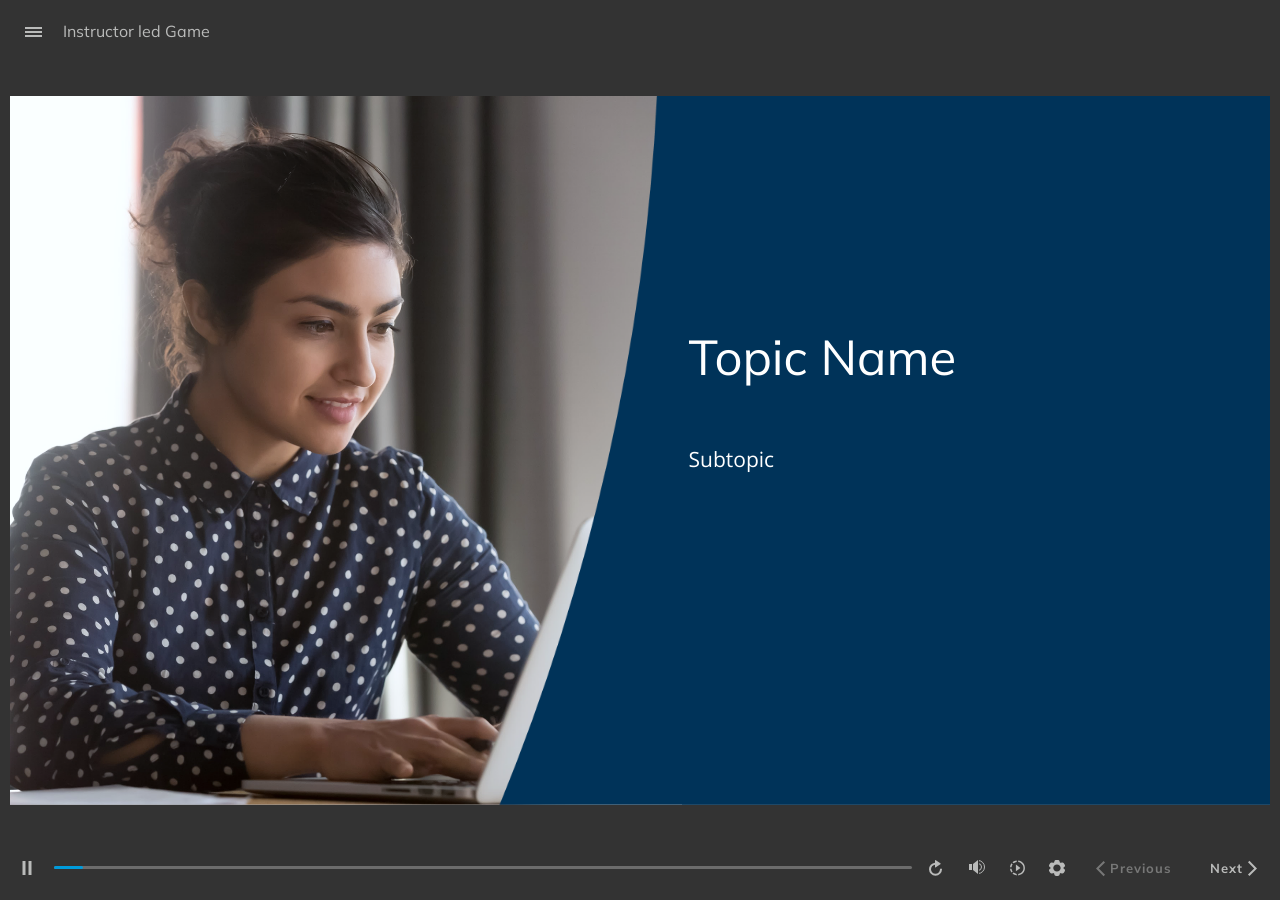
==== index_lms.html @ 8ea64224 "files" ====
﻿<!doctype html>
<html lang="en-US">
<head>
  <meta charset="utf-8">
  <!-- Created using Storyline 360 x64 - http://www.articulate.com  -->
  <!-- version: 3.129.38633.0 -->
  <title>Instructor led Game</title>
  <meta http-equiv="x-ua-compatible" content="IE=edge"/>
  <meta name="viewport" content="width=device-width,initial-scale=1,user-scalable=no,shrink-to-fit=no,minimal-ui"/>
  <meta name="apple-mobile-web-app-capable" content="yes"/>
  <style>
    html, body { height: 100%; padding: 0; margin: 0 }
    #app { height: 100%; width: 100%; }
  </style>

  <script>
    window.DS = {};
    window.globals = {
      DATA_PATH_BASE: '',
      HAS_FRAME: true,
      HAS_SLIDE: true,

      lmsPresent: true,
      tinCanPresent: false,
      cmi5Present: false,
      aoSupport: false,
      scale: 'Scaled',
      captureRc: false,
      browserSize: 'optimal',
      bgColor: '#333333',
      features: 'DropInBase,EngagePromiseUpgrade,FinalPromiseUpgrade,JsInteractions,Localization,PlayerMemoryEnhancements,SlideLevelScale,SlidePromiseUpgrade,StartupPromiseUpgrade,ViewPromiseUpgrade',
      themeName: 'unified',
      preloaderColor: '#FFFFFF',
      suppressAnalytics: false,
      productChannel: 'stable',
      publishSource: 'storyline',
      aid: 'aid|af03a5b3-ab9d-50dd-b5b3-d4b751dfa0d1',
      cid: '8cb7a4a0-2a08-4791-b924-40fcc634dd9b',
      playerVersion: '3.129.38633.0',
      publishTimestamp: '2026-11-13T01:24:22.9973871Z',
      maxIosVideoElements: 10,
      connectionSettings: { message: 'You%20are%20offline.%20Trying%20to%20reconnect...', useDarkTheme: false, mode: 'disabled' },
      hasFeature: function(feature) {
        return this.features.split(',').includes(feature);
      },
      
      parseParams: function(qs) {
        if (window.globals.parsedParams != null) {
          return window.globals.parsedParams;
        }
        qs = (qs || window.location.search.substr(1)).split('+').join(' ');
        var params = {},
            tokens,
            re = /[?&]?([^=]+)=([^&]*)/g;

        while (tokens = re.exec(qs)) {
          params[decodeURIComponent(tokens[1]).trim()] =
            decodeURIComponent(tokens[2]).trim();
        }
        window.globals.parsedParams = params;
        return params;
      }

    };

    if (window.flagsUnderTest != null) {
      window.globals.features = window.flagsUnderTest.reduce((accum, feature) => {
        if (!accum.includes(feature)) {
          accum.push(feature);
        }
        return accum;
      }, window.globals.features.split(',')).join();
    }
  </script>
  <script>
    var isIe11 = ('ActiveXObject' in window || window.MSBlobBuilder != null)
      && window.msCrypto != null && !window.ActiveXObject;
    if (isIe11) {
      window.globals.unsupportedBrowser = true;
      document.write(atob('[base64]'));
    }
  </script>

  <script>
    if (window.globals.hasFeature('Localization')) {
      
      
    }
  </script>

  <script src="lms/scormdriver.js" charset="utf-8"></script>
  
  <script>window.THREE = { };</script>
  
</head>
<body style="background: #333333" class="cs-HTML theme-unified">
  <!-- 360 -->
  <script>!function(){var e,i=/iPhone/i,o=/iPod/i,n=/iPad/i,t=/\biOS-universal(?:.+)Mac\b/i,r=/\bAndroid(?:.+)Mobile\b/i,a=/Android/i,d=/(?:SD4930UR|\bSilk(?:.+)Mobile\b)/i,p=/Silk/i,l=/Windows Phone/i,u=/\bWindows(?:.+)ARM\b/i,b=/BlackBerry/i,s=/BB10/i,c=/Opera Mini/i,f=/\b(CriOS|Chrome)(?:.+)Mobile/i,h=/Mobile(?:.+)Firefox\b/i,v=function(e){return void 0!==e&&"MacIntel"===e.platform&&"number"==typeof e.maxTouchPoints&&e.maxTouchPoints>1&&"undefined"==typeof MSStream};e=function(e){var m={userAgent:"",platform:"",maxTouchPoints:0};e||"undefined"==typeof navigator?"string"==typeof e?m.userAgent=e:e&&e.userAgent&&(m={userAgent:e.userAgent,platform:e.platform,maxTouchPoints:e.maxTouchPoints||0}):m={userAgent:navigator.userAgent,platform:navigator.platform,maxTouchPoints:navigator.maxTouchPoints||0};var g=m.userAgent,y=g.split("[FBAN");void 0!==y[1]&&(g=y[0]),void 0!==(y=g.split("Twitter"))[1]&&(g=y[0]);var A=function(e){return function(i){return i.test(e)}}(g),w={apple:{phone:A(i)&&!A(l),ipod:A(o),tablet:!A(i)&&(A(n)||v(m))&&!A(l),universal:A(t),device:(A(i)||A(o)||A(n)||A(t)||v(m))&&!A(l)},amazon:{phone:A(d),tablet:!A(d)&&A(p),device:A(d)||A(p)},android:{phone:!A(l)&&A(d)||!A(l)&&A(r),tablet:!A(l)&&!A(d)&&!A(r)&&(A(p)||A(a)),device:!A(l)&&(A(d)||A(p)||A(r)||A(a))||A(/\bokhttp\b/i)},windows:{phone:A(l),tablet:A(u),device:A(l)||A(u)},other:{blackberry:A(b),blackberry10:A(s),opera:A(c),firefox:A(h),chrome:A(f),device:A(b)||A(s)||A(c)||A(h)||A(f)},any:!1,phone:!1,tablet:!1};return w.any=w.apple.device||w.android.device||w.windows.device||w.other.device,w.phone=w.apple.phone||w.android.phone||w.windows.phone,w.tablet=w.apple.tablet||w.android.tablet||w.windows.tablet,w}(),"object"==typeof exports&&"undefined"!=typeof module?module.exports=e:"function"==typeof define&&define.amd?define((function(){return e})):this.isMobile=e}();
    window.isMobile.apple.tablet = window.isMobile.apple.tablet ||
      (navigator.platform === 'MacIntel' && navigator.maxTouchPoints > 1);
    window.isMobile.apple.device = window.isMobile.apple.device || window.isMobile.apple.tablet;
    window.isMobile.tablet = window.isMobile.tablet || window.isMobile.apple.tablet;
    window.isMobile.any = window.isMobile.any || window.isMobile.apple.tablet;
  </script>

  <div id="focus-sink" tabindex="-1"></div>

  <div id="preso"></div>
  <script>
    (function() {

      var classTypes = [ 'desktop', 'mobile', 'phone', 'tablet' ];

      var addDeviceClasses = function(prefix, testObj) {
        var curr, i;
        for (i = 0; i < classTypes.length; i++) {
          curr = classTypes[i];
          if (testObj[curr]) {
            document.body.classList.add(prefix + curr);
          }
        }
      };

      var params = window.globals.parseParams(),
          isDevicePreview = params.devicepreview === '1',
          isPhoneOverride = params.deviceType === 'phone' || (isDevicePreview && params.phone == '1'),
          isTabletOverride = (params.deviceType === 'tablet' || isDevicePreview) && !isPhoneOverride,
          isMobileOverride = isPhoneOverride || isTabletOverride;

      var deviceView = {
        desktop: !window.isMobile.any && !isMobileOverride,
        mobile: window.isMobile.any || isMobileOverride,
        phone: isPhoneOverride || (window.isMobile.phone && !isTabletOverride),
        tablet: isTabletOverride || window.isMobile.tablet
      };

      window.globals.deviceView = deviceView;
      window.isMobile.desktop = !window.isMobile.any;
      window.isMobile.mobile = window.isMobile.any;

      addDeviceClasses('view-', deviceView);

    })();
  </script>
  
  <script src='story_content/triggers.js' type=text/javascript></script>
<script src='story_content/user.js' type=text/javascript></script>
  <div class="slide-loader"></div>

  <script>
    var doc = document, loader = doc.body.querySelector('.slide-loader'); [ 1, 2, 3 ].forEach(function(n) { var d = doc.createElement('div'); d.style.backgroundColor = window.globals.preloaderColor; d.classList.add('mobile-loader-dot'); d.classList.add('dot' + n); loader.appendChild(d); });
  </script>

  <div class="mobile-load-title-overlay" style="display: none">
    <div class="mobile-load-title">Instructor led Game</div>
  </div>

  <div class="mobile-chrome-warning"></div>

  
<style>
  .warn-connection-dialog {
    display: none;
    background: transparent;
    pointer-events: all;
    position: fixed;
    left: 0;
    top: 0;
    width: 100%;
    height: 100%;
    z-index: 999;
  }

  .warn-connection-content {
    pointer-events: all;
    border-radius: 4px;
    background: white;
    border: 1px solid #E7E7E7;
    color: #333333;
    box-shadow: 0 2px 4px rgba(0, 0, 0, 0.25);
    transition: all 150ms ease-out;
    position: absolute;
    white-space: nowrap;
  }

  .view-phone.is-landscape .warn-connection-content {
    left: 23px;
    bottom: 23px;
  }

  .view-tablet.is-landscape .warn-connection-content {
    left: 50%;
    top: 20px;
    transform: translateX(-50%);
  }

  .view-mobile.is-portrait .warn-connection-content {
    transform: translate(-50%, calc(-100% - 15px));
  }

  .warn-connection-content p {
    display: inline-block;
    margin: 0 8px 0 0;
    line-height: 33px;
    font-size: 11px;
  }

  .warn-connection-content svg {
    position: relative;
    vertical-align: middle;
    margin: 0 2px 2px 8px;
  }

  .view-desktop .warn-connection-content {
    left: 1.5em;
    bottom: 1.5em;
  }

  .view-desktop .warn-connection-content p {
    font-size: 1.1em;
  }

  .is-offline .warn-connection-dialog {
    display: block;
  }

  .is-offline .cs-panel * {
    pointer-events: none !important;
  }

  .is-offline .cs-panel {
    pointer-events: all !important;
  }

  .is-offline #nav-controls * {
    pointer-events: none !important;
  }

  .is-offline #nav-controls {
    pointer-events: all !important;
  }
</style>

<div class="warn-connection-dialog" role="alertdialog" aria-modal="true" tabindex="0" aria-labelledby="warn-connection-message">
  <div class="warn-connection-content">
    <svg width="17" height="15" viewBox="0 0 17 15" xmlns="http://www.w3.org/2000/svg">
      <path fill="#8F0000" stroke="white" d="M16.07,12.98 L15.88,12.23 L9.51,1.21 C8.97,0.26,7.6,0.26,7.06,1.21 L0.69,12.23 C0.15,13.16,0.81,14.36,1.91,14.36 H14.65 C15.47,14.36,16.05,13.7,16.07,12.98 Z"/>
      <path fill="white" stroke="white" d="M8.58,5.5 C8.35,5.28,8.5,5.35,8.21,5.32 C8.09,5.35,7.97,5.49,7.96,5.67 C7.97,5.79,7.98,5.92,7.98,6.04 L7.98,6.04 C7.99,6.17,8,6.31,8.01,6.43 L8.01,6.44 C8.03,6.92,8.06,7.41,8.09,7.9 L8.09,7.9 C8.12,8.39,8.14,8.88,8.17,9.37 C8.17,9.39,8.18,9.42,8.2,9.44 C8.23,9.46,8.25,9.47,8.28,9.47 C8.31,9.47,8.34,9.46,8.35,9.44 C8.37,9.43,8.38,9.4,8.39,9.35 L8.39,9.34 C8.39,9.24,8.4,9.15,8.4,9.05 L8.4,9.05 C8.41,8.96,8.41,8.86,8.42,8.75 C8.43,8.44,8.45,8.12,8.47,7.81 L8.47,7.81 C8.49,7.49,8.51,7.18,8.53,6.87 C8.55,6.46,8.56,6.05,8.59,5.64 L8.6,5.62 C8.6,5.57,8.59,5.53,8.58,5.5 L8.21,5.32 Z"/>
      <circle fill="white" stroke="white" cx="8.3" cy="11.35" r="0.3"/>
    </svg>
    <p id="warn-connection-message">You are offline. Trying to reconnect...</p>
  </div>
</div>

<script>
  (function() {
    window.DS.connection = {
      warningShown: false,
      assets: {},
      loadingAssetGroup: false,
      retryDelay: 500
    };

    var connectionSettings = window.globals.connectionSettings || {};

    var useConnectionMessages = window.AbortController != null &&
      window.location.protocol != 'file:' &&
      connectionSettings.mode === 'normal';

    window.DS.connection.useConnectionMessages = useConnectionMessages;

    var assetCount = 0;
    var checkLoadedId;


    if (useConnectionMessages && connectionSettings != null) {
      var contentEl = document.querySelector('.warn-connection-content');
      var messageEl = contentEl.querySelector('p');

      if (connectionSettings.useDarkTheme) {
        contentEl.style.borderColor = '#BABBBA';
        contentEl.style.backgroundColor = '#282828';
        contentEl.style.color = '#FFFFFF';
      }

      if (connectionSettings.message != null) {
        messageEl.textContent = window.decodeURIComponent(connectionSettings.message);
      }
    }

    function checkAssetsReady() {
      for (var i in DS.connection.assets) {
        if (!DS.connection.assets[i].success) {
          return false;
        }
      }
      return true;
    }

    function stopAssetGroup() {
      if (!useConnectionMessages) { return; }

      assetCount = 0;

      DS.connection.oldAssetGroup = DS.connection.assets;
      DS.connection.assets = {};
      DS.connection.loadingAssetGroup = false;
      clearInterval(checkLoadedId);
    }

    function startAssetGroup() {
      if (!useConnectionMessages) { return; }
      var ticks = 0;
      clearInterval(checkLoadedId);
      checkLoadedId = setInterval(function() {
        var loaded = 0;
        if (assetCount === 0 && loaded === 0) {
          clearInterval(checkLoadedId);
          return;
        }

        for (var i in DS.connection.assets) {
          if (DS.connection.assets[i].success) {
            loaded++;
          }
        }

        if (assetCount === loaded && checkAssetsReady()) {
          for (var i in DS.connection.assets) {
            if (DS.connection.assets[i].action) {
              DS.connection.assets[i].action();
            }
          }
          hideWarning();
          stopAssetGroup();
        }
      }, 100)
    }

    function requiredAsset(url, action, retry, type) {
      if (!useConnectionMessages) { return; }
      if (DS.connection.assets[url]) { return; }

      DS.connection.assets[url] = {
        success: false, action: action, retry: retry, type: type
      };
      assetCount = Object.keys(DS.connection.assets).length;
      if (!DS.connection.loadingAssetGroup) {
        startAssetGroup();
      }
      DS.connection.loadingAssetGroup = true;
    }

    function assetLoaded(url) {
      if (!useConnectionMessages) { return; }
      if (DS.connection.assets[url]) {
        DS.connection.assets[url].success = true;
      }
    }

    function assetFailed(url) {
      if (!useConnectionMessages) { return; }
      if (!DS.connection.assets[url]) {
        if (/\.js$/.test(url) && url.indexOf('transcripts') === -1) {
          setTimeout(function() {
            if (DS.connection.lastSlideLoaded != null) {
              DS.connection.lastSlideLoaded();
            }
          }, DS.connection.retryDelay);
        }
        return;
      }
      if (!DS.connection.warningShown) { showWarning(); }
      if (DS.connection.assets[url].retry) {
        setTimeout(function() {
          if (!DS.connection.assets[url].success) {
            DS.connection.assets[url].retry()
          }
        }, DS.connection.retryDelay);
      }
    }

    function hideWarning() {
      document.body.classList.remove('is-offline');
      DS.connection.warningShown = false;
      enableKeys();
    }
    DS.connection.hideWarning = hideWarning

    function showWarning(btn) {
      document.body.classList.add('is-offline')
      DS.connection.warningShown = true;
      updateWarningPosition();
      disableKeys();
    }

    function updateWarningPosition() {
      if (!DS.connection.warningShown) {
        return;
      }

      var isPortrait = document.body.classList.contains('is-portrait');
      var isMobile = document.body.classList.contains('view-mobile');
      var warningEl = document.querySelector('.warn-connection-content');

      if (isPortrait && isMobile) {
        var slide = document.querySelector('.primary-slide');
        var slideRect = slide != null
          ? slide.getBoundingClientRect()
          : { top: window.innerHeight, left: 0, width: window.innerWidth };

        warningEl.style.top = `${slideRect.top}px`
        warningEl.style.left = `${slideRect.left + slideRect.width / 2}px`
      } else {
        warningEl.style.top = null;
        warningEl.style.left = null;
      }

      window.requestAnimationFrame(updateWarningPosition);
    }

    function onDisableKeyDown(e) {
      e.preventDefault();
      e.stopImmediatePropagation();
    }

    function onDisableKeyUp(e) {
      e.preventDefault();
      e.stopImmediatePropagation();
    }

    var accStyle = document.createElement('style');
    var warnDialogEl = document.querySelector('.warn-connection-dialog');

    function disableKeys() {
      if (DS.views && DS.views.nsStack && DS.views.nsStack.length === 1) {
        DS.views.nsStack[0].tabReachable = false
        DS.views.nsStack[0].updateTabIndex(true);
      }

      accStyle.innerHTML = '.acc-shadow-dom { display: none; }';
      document.body.appendChild(accStyle);

      warnDialogEl.parentNode.append(warnDialogEl);
      warnDialogEl.focus();
    }

    function enableKeys() {
      accStyle.remove();
      if (DS.views && DS.views.nsStack && DS.views.nsStack.length === 1 && DS.views.nsStack[0].name === '_frame') {
        DS.views.nsStack[0].tabReachable = true;
        DS.views.nsStack[0].updateTabIndex();
      }
    }

    // these will all be noops if the feature flag isn't set in
    // the data and `window.globals.features`
    DS.connection.requiredAsset = requiredAsset;
    DS.connection.assetLoaded = assetLoaded;
    DS.connection.assetFailed = assetFailed;
    DS.connection.stopAssetGroup = stopAssetGroup;
    DS.connection.startAssetGroup = startAssetGroup;
  })();
</script>


  <script>
    
    if (window.autoSpider && window.vInterfaceObject) {
      document.querySelector('.mobile-load-title-overlay').style.display = 'none';
    }
  </script>

  

  <link rel="stylesheet" href="html5/data/css/output.min.css" data-noprefix/>
</body>
<script src="html5/lib/scripts/bootstrapper.min.js"></script>
</html>
---- html5/data/css/output.min.css ----
@font-face {
  font-family: 'MulishBold Charset1Bold4F23716F';
  src: url('[data-uri]');
  font-style: normal;
  font-weight: bold;
}
@font-face {
  font-family: 'Mulish Charset1_ 6ObS2MBFE52901';
  src: url('[data-uri]');
  font-style: normal;
  font-weight: normal;
}
@font-face {
  font-family: 'Open Sans Charset1_ 6npEBE07BD9';
  src: url('[data-uri]');
  font-style: normal;
  font-weight: normal;
}
@font-face {
  font-family: 'Arial Charset1_ 5iKBftPDE433428';
  src: url('[data-uri]');
  font-style: normal;
  font-weight: normal;
}
@font-face {
  font-family: 'ArialBold Charset1_Bold97D079AE';
  src: url('[data-uri]');
  font-style: normal;
  font-weight: bold;
}
@font-face {
  font-family: 'Mulish Charset0_v5lJQGGC1A74B2D';
  src: url('[data-uri]');
  font-style: normal;
  font-weight: normal;
}
@font-face {
  font-family: 'Open Sans Charset0_v9TY33EDE6F2';
  src: url('[data-uri]');
  font-style: normal;
  font-weight: normal;
}
@font-face {
  font-family: 'Arial Charset0_v8wz5YMo9EE9FF07';
  src: url('[data-uri]');
  font-style: normal;
  font-weight: normal;
}
@font-face {
  font-family: 'Symbol Charset0_v5lJRVOBDCB5E16';
  src: url('[data-uri]');
  font-style: normal;
  font-weight: normal;
}
.cs-HTML {
  background: rgba(51, 51, 51, 1);
}
.cs-pxabnsnfns11111000111 .cs-infopanel  {
  box-shadow: 0 1px 0 rgba(0, 0, 0, 0);
  background: rgba(255, 255, 255, 1);
}
.cs-pxabnsnfns11111000111 .cs-infopanel .cs-link {
  color: rgba(186, 187, 186, 1);
}
.cs-pxabnsnfns11111000111 .cs-infopanel .cs-link:hover {
  color: rgba(255, 255, 255, 1);
}
.cs-pxabnsnfns11111000111 .cs-infopanel .cs-name {
  color: rgba(68, 68, 68, 1);
}
.cs-pxabnsnfns11111000111 .cs-infopanel .cs-title {
  color: rgba(153, 153, 153, 1);
}
.cs-pxabnsnfns11111000111 .cs-infopanelpopup  {
  box-shadow: 0 1px 0 rgba(0, 0, 0, 0);
  background: rgba(0, 0, 0, 0);
}
.cs-pxabnsnfns11111000111 .cs-infopanelpopup .cs-link {
  color: rgba(255, 0, 0, 1);
}
.cs-pxabnsnfns11111000111 .cs-infopanelpopup .cs-link:hover {
  color: rgba(255, 255, 255, 1);
}
.cs-pxabnsnfns11111000111 .cs-infopanelpopup .cs-name {
  color: rgba(255, 255, 255, 1);
}
.cs-pxabnsnfns11111000111 .cs-infopanelpopup .cs-bio {
  color: rgba(186, 187, 186, 1);
}
.cs-pxabnsnfns11111000111 .cs-timer  {
  color: rgba(186, 187, 186, 1);
}
.cs-pxabnsnfns11111000111 .cs-duration stop:first-child {
  stop-color: rgba(60, 60, 60, 1);
}
.cs-pxabnsnfns11111000111 .cs-duration stop:last-child {
  stop-color: rgba(60, 60, 60, 1);
}
.cs-pxabnsnfns11111000111 .cs-elapsed stop:first-child {
  stop-color: rgba(254, 227, 71, 1);
}
.cs-pxabnsnfns11111000111 .cs-elapsed stop:last-child {
  stop-color: rgba(254, 227, 71, 1);
}
.cs-pxabnsnfns11111000111 .cs-timer .cs-pie .cs-innerstroke {
  stroke: rgba(199, 199, 199, 1);
}
.cs-pxabnsnfns11111000111 .cs-timer .cs-pie .cs-innerborder {
  stroke: rgba(255, 255, 255, 1);
}
.cs-pxabnsnfns11111000111 .cs-window  {
  box-shadow: 0 8px 5px rgba(0, 0, 0, 0.2);
  border-color: rgba(49, 99, 0, 0);
  background: rgba(44, 44, 44, 1);
  color: rgba(248, 248, 248, 1);
}
.cs-pxabnsnfns11111000111 .cs-window .cs-diva {
  border-color: rgba(78, 78, 78, 1);
}
.cs-pxabnsnfns11111000111 .cs-window .cs-divb {
  border-color: rgba(78, 78, 78, 0);
}
.cs-pxabnsnfns11111000111 .cs-editor .cs-editor-slide {
  color: rgba(226, 226, 226, 1);
}
.cs-pxabnsnfns11111000111 .cs-editor .cs-editor-html {
  color: rgba(186, 187, 186, 1);
}
.cs-pxabnsnfns11111000111 .cs-editor .cs-editor-button {
  text-shadow: 0 1px 0 rgba(0, 0, 0, 0);
  color: rgba(255, 255, 255, 1);
  border-color: rgba(211, 211, 211, 1);
  background: rgba(34, 34, 34, 1);
}
.cs-pxabnsnfns11111000111 .cs-editor .cs-editor-button:hover {
  background: rgba(68, 68, 68, 1);
}
.cs-pxabnsnfns11111000111 .cs-editor .cs-editor-button:active {
  background: rgba(68, 68, 68, 1);
}
.cs-pxabnsnfns11111000111 .cs-listitem  {
  color: rgba(186, 187, 186, 1);
  border-color: none;
  border: 1px solid transparent;
}
.cs-pxabnsnfns11111000111 .cs-listitem:hover {
  background: rgba(255, 255, 255, 0.06);
  border-color: rgba(108, 108, 108, 1) !important;
  border-width: 1px;
  border-radius: 2px;
  border-style: solid;
  box-sizing: border-box;
}
.cs-pxabnsnfns11111000111 .cs-listitem.hover {
  background: rgba(255, 255, 255, 0.06);
  border-color: rgba(108, 108, 108, 1) !important;
  border-width: 1px;
  border-radius: 2px;
  border-style: solid;
  box-sizing: border-box;
}
.cs-pxabnsnfns11111000111 .cs-glossary  {
  color: rgba(186, 187, 186, 1);
}
.cs-pxabnsnfns11111000111 .cs-glossary .cs-scrolling-panel {
  background: rgba(0, 0, 0, 0);
}
.cs-pxabnsnfns11111000111 .cs-glossary .cs-term.cs-selected .cs-choice-list-trigger {
  color: rgba(255, 255, 255, 1);
  background: rgba(255, 255, 255, 1);
}
.cs-pxabnsnfns11111000111 .cs-glossary .cs-term.cs-selected .cs-choice-list-trigger:focus {
  color: rgba(255, 255, 255, 1);
  background: rgba(255, 255, 255, 1);
}
.cs-pxabnsnfns11111000111 .cs-glossary .cs-term:hover .cs-choice-list-trigger {
  background: rgba(186, 187, 186, 1);
}
.cs-pxabnsnfns11111000111 .cs-glossary .cs-term.hover .cs-choice-list-trigger {
  background: rgba(186, 187, 186, 1);
}
.cs-pxabnsnfns11111000111 .cs-glossary .cs-term .cs-choice-list-trigger:focus {
  background: rgba(186, 187, 186, 1);
}
.cs-pxabnsnfns11111000111 .cs-glossary .cs-diva {
  border-color: rgba(0, 0, 0, 0);
}
.cs-pxabnsnfns11111000111 .cs-glossary .cs-divb {
  border-color: rgba(0, 0, 0, 0);
}
.cs-pxabnsnfns11111000111 .cs-glossary .cs-divc {
  border-color: rgba(0, 0, 0, 0);
}
.cs-pxabnsnfns11111000111 .cs-glossary .cs-heading {
  color: rgba(248, 248, 248, 1);
  font-weight: 700;
}
.note-content p span {
  color: rgba(186, 187, 186, 1);
  line-height: 1.4em;
  font-size: 103.769%;
}
.cs-pxabnsnfns11111000111 .cs-resource .cs-separator {
  border-color: rgba(0, 0, 0, 0);
}
.cs-pxabnsnfns11111000111 .cs-outline  {
  color: rgba(45, 45, 45, 1);
}
.cs-pxabnsnfns11111000111 .cs-outline .cs-diva {
  border-color: rgba(0, 0, 0, 0);
}
.cs-pxabnsnfns11111000111 .cs-outline .cs-divb {
  border-color: rgba(0, 0, 0, 0);
}
.cs-pxabnsnfns11111000111 .cs-outline .cs-divc {
  border-color: rgba(0, 0, 0, 0);
}
.cs-pxabnsnfns11111000111 .cs-outline .cs-search-filter:hover {
  color: rgba(0, 0, 0, 0);
}
.cs-pxabnsnfns11111000111 .cs-outline .cs-search-filter.hover {
  color: rgba(0, 0, 0, 0);
}
.cs-pxabnsnfns11111000111 .cs-transcript  {
  color: rgba(255, 255, 255, 1);
}
.cs-pxabnsnfns11111000111 .cs-transcript .cs-div {
  border-color: rgba(0, 0, 0, 0);
}
.cs-pxabnsnfns11111000111 .cs-tabs:not(.topmenu-item) {
  color: rgba(248, 248, 248, 1);
}
.cs-pxabnsnfns11111000111 .cs-tabs .cs-inner-button:not(.topmenu-item) {
  text-shadow: 0 1px 0 rgba(0, 0, 0, 0);
}
.cs-pxabnsnfns11111000111 .cs-tabs:hover:not(.topmenu-item) {
  color: rgba(248, 248, 248, 1);
}
.cs-pxabnsnfns11111000111 .cs-tabs.cs-selected {
  background: rgba(0, 0, 0, 0);
  color: rgba(248, 248, 248, 1);
}
.cs-pxabnsnfns11111000111 .cs-seekcontrol  {
  background: rgba(0, 0, 0, 0);
  border-color: rgba(0, 0, 0, 0);
}
.cs-pxabnsnfns11111000111 .cs-seekcontrol .cs-button:hover .cs-icon {
  fill: rgba(255, 255, 255, 1);
}
.cs-pxabnsnfns11111000111 .cs-seekcontrol .cs-button.hover .cs-icon {
  fill: rgba(255, 255, 255, 1);
}
.cs-pxabnsnfns11111000111 .cs-seekcontrol .cs-button .cs-icon-shadow {
  fill: rgba(0, 0, 0, 0);
}
.cs-pxabnsnfns11111000111 .cs-seekcontrol .cs-button .cs-icon {
  fill: rgba(180, 180, 180, 1);
}
.cs-pxabnsnfns11111000111 .cs-seekcontrol .cs-seek .cs-fill {
  background: rgba(255, 255, 255, 0.6);
}
.cs-pxabnsnfns11111000111 .cs-seekcontrol .cs-seek {
  background: rgba(108, 108, 108, 1);
  border-color: rgba(0, 0, 0, 0);
}
.cs-pxabnsnfns11111000111 .cs-searchinput .cs-input {
  color: rgba(186, 187, 186, 1);
  border-color: rgba(0, 0, 0, 0);
  background: rgba(255, 255, 255, 0.06);
}
.cs-pxabnsnfns11111000111 .cs-searchinput .cs-input:focus {
  color: rgba(248, 248, 248, 1);
  background: rgba(41, 41, 41, 1);
}
.cs-pxabnsnfns11111000111 .cs-searchinput .cs-input:hover {
  box-shadow: inset 0 0 1px 0 rgba(69, 126, 19, 0);
}
.cs-pxabnsnfns11111000111 .cs-searchinput .cs-input.hover {
  box-shadow: inset 0 0 1px 0 rgba(69, 126, 19, 0);
}
.cs-pxabnsnfns11111000111 .cs-searchinput .cs-button .cs-icon {
  fill: rgba(186, 187, 186, 1);
}
.cs-pxabnsnfns11111000111 .cs-searchinput .cs-button:hover {
  fill: rgba(63, 133, 0, 1);
}
.cs-pxabnsnfns11111000111 .cs-searchinput .cs-button.hover {
  fill: rgba(63, 133, 0, 1);
}
.cs-pxabnsnfns11111000111 .cs-menu  {
  box-shadow: 0 1px 0 rgba(0, 0, 0, 0);
  background: rgba(44, 44, 44, 1);
}
.cs-pxabnsnfns11111000111 .cs-topmenu-item.active .cs-tab {
  background: rgba(44, 44, 44, 1);
}
.cs-pxabnsnfns11111000111 .cs-logo  {
  box-shadow: 0 1px 0 rgba(37, 75, 0, 1);
  background: rgba(255, 255, 255, 0);
}
.cs-pxabnsnfns11111000111 .cs-checkbox  {
  color: rgba(255, 255, 255, 1);
}
.cs-pxabnsnfns11111000111 .cs-checkbox:hover {
  border-color: rgba(175, 221, 130, 1);
}
.cs-pxabnsnfns11111000111 .cs-checkbox.hover {
  border-color: rgba(175, 221, 130, 1);
}
.cs-pxabnsnfns11111000111 .cs-checkbox .cs-box {
  color: rgba(255, 255, 255, 1);
  border-color: rgba(42, 83, 0, 1);
}
.cs-pxabnsnfns11111000111 .cs-checkbox .cs-box:checked::after {
  color: rgba(43, 196, 0, 1);
}
.cs-pxabnsnfns11111000111 .cs-button  {
  text-shadow: 0 1px 0 rgba(0, 0, 0, 0);
  color: rgba(186, 187, 186, 1);
  border-color: rgba(0, 0, 0, 0);
  background: rgba(0, 0, 0, 0);
  box-shadow: 0 1px 0 rgba(0, 0, 0, 0);
}
.cs-pxabnsnfns11111000111 .cs-button .cs-icon {
  fill: rgba(186, 187, 186, 1);
}
.cs-pxabnsnfns11111000111 .cs-button .cs-icon-shadow {
  fill: rgba(0, 0, 0, 0);
}
.cs-pxabnsnfns11111000111 .cs-button:hover {
  background: rgba(248, 248, 248, 1);
}
.cs-pxabnsnfns11111000111 .cs-button.hover {
  background: rgba(248, 248, 248, 1);
}
.cs-pxabnsnfns11111000111 .cs-button:active {
  background: rgba(0, 0, 0, 0);
}
.cs-pxabnsnfns11111000111 .cs-button.cs-disabled:hover {
  background: rgba(0, 0, 0, 0);
}
.cs-pxabnsnfns11111000111 .cs-button.cs-disabled.hover {
  background: rgba(0, 0, 0, 0);
}
.cs-pxabnsnfns11111000111 .cs-button.cs-disabled:active {
  background: rgba(0, 0, 0, 0);
}
.cs-pxabnsnfns11111000111 .cs-button.cs-volume:hover {
  background: rgba(0, 0, 0, 0);
}
.cs-pxabnsnfns11111000111 .cs-button.cs-volume.hover {
  background: rgba(0, 0, 0, 0);
}
.cs-pxabnsnfns11111000111 .cs-button.cs-volume:active {
  background: rgba(0, 0, 0, 0);
}
.cs-pxabnsnfns11111000111.cs-base  {
  color: rgba(186, 187, 186, 1);
  border-color: rgba(51, 51, 51, 1);
  background: rgba(51, 51, 51, 1);
}
.cs-pxabnsnfns11111000111.cs-base .cs-separator .cs-diva {
  background: rgba(80, 80, 80, 1);
}
.cs-pxabnsnfns11111000111.cs-base .cs-separator .cs-divb {
  background: rgba(0, 0, 0, 0);
}
.cs-pxabnsnfns11111000111.cs-base .cs-topmenu-item.active .cs-tab {
  border-color: rgba(80, 80, 80, 1);
}
.cs-pxabnsnfns11111000111.cs-base .cs-topmenu-item.active .cs-panel {
  border-color: rgba(80, 80, 80, 1);
}
.cs-pxabnsnfns11111000111.cs-base .cs-left {
  background: rgba(44, 44, 44, 1);
}
.cs-pxabnsnfns11111000111.cs-base .cs-area-primary .cs-slide-container {
  background: rgba(51, 51, 51, 1);
}
.cs-pxabnsnfns11111000111.cs-base.cs-custom-theme .cs-brandhighlight-bg {
  background: rgba(0, 155, 219, 1) !important;
}
.cs-pxabnsnfns11111000111.cs-base.cs-custom-theme .cs-brandhighlight-secondary-bg {
  background: rgba(255, 255, 255, 1) !important;
}
.cs-pxabnsnfns11111000111.cs-base.cs-custom-theme .cs-brandhighlight-border {
  border-color: rgba(0, 155, 219, 1) !important;
}
.cs-pxabnsnfns11111000111.cs-base.cs-custom-theme .cs-brandhighlight-text {
  color: rgba(0, 155, 219, 1) !important;
}
.cs-pxabnsnfns11111000111.cs-base.cs-custom-theme .cs-brandhighlight-fill {
  fill: rgba(0, 155, 219, 1) !important;
}
.cs-pxabnsnfns11111000111.cs-base.cs-custom-theme .cs-listitem.cs-selected {
  background-color: rgba(255, 255, 255, 0.06) !important;
}
.cs-pxabnsnfns11111000111 .cs-volume::-moz-range-thumb {
  border-color: rgba(43, 85, 0, 1);
  box-shadow: inset 0 0 1px 0 rgba(43, 85, 0, 1);
  background: rgba(255, 255, 255, 1);
}
.cs-pxabnsnfns11111000111 .cs-volume::-ms-thumb {
  border-color: rgba(43, 85, 0, 1);
  box-shadow: inset 0 0 1px 0 rgba(43, 85, 0, 1);
  background: rgba(255, 255, 255, 1);
}
.cs-pxabnsnfns11111000111 .cs-volume::-webkit-slider-thumb {
  border-color: rgba(43, 85, 0, 1);
  box-shadow: inset 0 0 1px 0 rgba(43, 85, 0, 1);
  background: rgba(255, 255, 255, 1);
}
.cs-pxabnsnfns11111000111 .cs-volume::-moz-range-track {
  border-color: rgba(66, 140, 1, 1);
  background: rgba(108, 108, 108, 1);
}
.cs-pxabnsnfns11111000111 .cs-volume::-ms-track {
  border-color: rgba(66, 140, 1, 1);
  background: rgba(108, 108, 108, 1);
}
.cs-pxabnsnfns11111000111 .cs-volume::-webkit-slider-runnable-track {
  border-color: rgba(66, 140, 1, 1);
  background: rgba(108, 108, 108, 1);
}
body.show-focus .tab-focus-box {
  box-shadow: 0 0 0 1px rgba(229, 241, 248, 1), 0 0 0 3px rgba(41, 41, 41, 1), 0 0 5px 5px rgba(229, 241, 248, 1);
  border-color: transparent;
  outline: 2px transparent solid;
}
.skipnav {
  box-shadow: 0 0 0 1px rgba(229, 241, 248, 1), 0 0 0 3px rgba(41, 41, 41, 1), 0 0 5px 5px rgba(229, 241, 248, 1);
  border-color: transparent;
  outline: 2px transparent solid;
}
.cs-pxabnsnfns11111000111 .cs-listitem:hover {
  color: none;
}
.cs-pxabnsnfns11111000111 .cs-listitem.hover {
  color: none;
}
.cs-pxabnsnfns11111000111 .cs-listitem.cs-viewed {
  color: #BABBBA;
}
.cs-pxabnsnfns11111000111 .cs-listitem {
  color: #BABBBA;
}
.cs-pxabnsnfns11111000111 .cs-listitem:hover .cs-icon-carrot * {
  fill: none;
}
.cs-pxabnsnfns11111000111 .cs-listitem.hover .cs-icon-carrot * {
  fill: none;
}
.cs-pxabnsnfns11111000111 .cs-listitem .cs-icon-carrot {
  color: none;
  top: calc(3px);
}
.cs-pxabnsnfns11111000111 .cs-listitem .cs-icon-carrot .cs-shadow {
  color: #F8F8F8;
}
.cs-pxabnsnfns11111000111 .item-collapsible .is-scene {
  color: #F8F8F8 !important;
  font-weight: 700;
}
.cs-pxabnsnfns11111000111 .is-scene .cs-icon-carrot * {
  color: #F8F8F8 !important;
  font-weight: 700;
}
.cs-pxabnsnfns11111000111 .is-scene:not(.outline-links-collapse) > a {
  color: #F8F8F8;
}
.cs-pxabnsnfns11111000111 .is-scene:not(.outline-links-collapse) .cs-icon-carrot * {
  fill: none !important;
  color: #F8F8F8 !important;
}
.cs-pxabnsnfns11111000111 .tabs, .cs-pxabnsnfns11111000111 .cs-logo {
  border-bottom: 1px solid rgba(108, 108, 108, 1);
}
.cs-pxabnsnfns11111000111 .area-secondary-wrapper:after {
  background-image: url('[data-uri]');
  background-size: 100%;
}
.cs-pxabnsnfns11111000111 .panel-footer {
  background: #2C2C2C;
}
.cs-pxabnsnfns11111000111 #outline-search {
  background: rgba(255, 255, 255, 0.06);
  border-color: rgba(108, 108, 108, 1);
  border-width: 1px;
  border-style: solid;
}
.cs-pxabnsnfns11111000111 .topmenu-panel #outline-search {
  background: #545454;
}
.cs-pxabnsnfns11111000111 .search-icon circle, .cs-pxabnsnfns11111000111 .search-icon path {
  stroke: #BABBBA;
}
.cs-pxabnsnfns11111000111 #outline-search input[type   =search] {
  color: #F8F8F8;
}
.cs-pxabnsnfns11111000111 #outline-search ::-webkit-input-placeholder {
  color: #BABBBA !important;
}
.cs-pxabnsnfns11111000111 #outline-search :-ms-input-placeholder {
  color: #BABBBA !important;
}
.cs-pxabnsnfns11111000111 #outline-search ::-moz-placeholder {
  color: #BABBBA !important;
  opacity: 1;
}
.cs-pxabnsnfns11111000111 .cs-topmenu-item.active, body:not(.is-touchable-tablet) .cs-pxabnsnfns11111000111 .cs-topmenu-item:hover {
  color: #F8F8F8;
}
.cs-pxabnsnfns11111000111 .cs-topmenu-item.button-tapped {
  color: #F8F8F8;
}
.cs-pxabnsnfns11111000111 .cs-topmenu-item.active .cs-tab, .cs-pxabnsnfns11111000111 .cs-topmenu-item .cs-tab {
  background: transparent !important;
  border: none !important;
}
.cs-pxabnsnfns11111000111 .top-tabs-drop-icon div {
  background: #BABBBA;
}
.cs-pxabnsnfns11111000111 .cs-panel.topmenu-panel .panel-content, .cs-pxabnsnfns11111000111 .top-tabs-drop {
  background: #2C2C2C;
}
.cs-pxabnsnfns11111000111 .cs-topmenu-item.active .cs-panel {
  background: #2C2C2C;
}
.cs-pxabnsnfns11111000111 .cs-menu.topmenu-panel, .cs-pxabnsnfns11111000111 .top-tabs-drop {
  border: 1px solid rgba(80, 80, 80, 1) !important;
  border-radius: 3px;
}
.cs-pxabnsnfns11111000111 .resources .resources-list a:hover {
  background: rgba(255, 255, 255, 0.06);
}
body:not(.is-touchable-tablet) .cs-pxabnsnfns11111000111 .resources .resources-list a:hover {
  background: rgba(255, 255, 255, 0.06);
}
.cs-pxabnsnfns11111000111 .resources .resources-list a.hover {
  background: rgba(255, 255, 255, 0.06);
}
body:not(.is-touchable-tablet) .cs-pxabnsnfns11111000111 .resources .resources-list a.hover {
  background: rgba(255, 255, 255, 0.06);
}
.cs-pxabnsnfns11111000111 .resources .resources-list a.button-tapped {
  background: rgba(255, 255, 255, 0.06);
}
.cs-pxabnsnfns11111000111 .cs-icon path, .cs-pxabnsnfns11111000111 .cs-icon rect, .cs-pxabnsnfns11111000111 .cs-icon polygon, .cs-pxabnsnfns11111000111 .menu-icon-wrapper.menu-icon-wrapper-hover path {
  fill: #BABBBA;
}
.cs-pxabnsnfns11111000111 .cs-icon .icon-stroke-only {
  fill: none !important;
  stroke: #BABBBA !important;
}
body:not(.is-touchable-tablet) .cs-pxabnsnfns11111000111 .cs-button:hover .cs-icon path, body:not(.is-touchable-tablet) .cs-pxabnsnfns11111000111 .cs-button:hover .cs-icon rect, body:not(.is-touchable-tablet) .cs-pxabnsnfns11111000111 .cs-button:hover .cs-icon polygon {
  fill: #F8F8F8;
}
body:not(.is-touchable-tablet) .cs-pxabnsnfns11111000111 .cs-tabs:hover .search-icon circle, body:not(.is-touchable-tablet) .cs-pxabnsnfns11111000111 .cs-tabs:hover .search-icon path {
  stroke: #F8F8F8;
}
.cs-pxabnsnfns11111000111 .cs-button.button-tapped .cs-icon path, .cs-pxabnsnfns11111000111 .cs-button.button-tapped .cs-icon rect, .cs-pxabnsnfns11111000111 .cs-button.button-tapped .cs-icon polygon {
  fill: #F8F8F8;
}
body:not(.is-touchable-tablet) .cs-pxabnsnfns11111000111 .cs-button:hover .cs-icon .icon-stroke-only {
  fill: none !important;
  stroke: #F8F8F8 !important;
}
.cs-pxabnsnfns11111000111 .cs-button:button-tapped .cs-icon .icon-stroke-only {
  fill: none !important;
  stroke: #F8F8F8 !important;
}
.cs-pxabnsnfns11111000111 .menu-icon-wrapper.menu-icon-wrapper-hover svg path {
  fill: #F8F8F8;
}
.floating-sidebar:not(.sidebar-closed) .cs-pxabnsnfns11111000111 #hamburger .menu-icon-wrapper svg path {
  fill: #BABBBA;
}
.floating-sidebar:not(.sidebar-closed) .cs-pxabnsnfns11111000111 #hamburger .menu-icon-wrapper.menu-icon-wrapper-hover svg path {
  fill: #F8F8F8;
}
.cs-pxabnsnfns11111000111 .volume .btn:before {
  background-image: url('[data-uri]');
}
.cs-pxabnsnfns11111000111 .volume-track {
  background: #6C6C6C;
}
.cs-pxabnsnfns11111000111 .volume-icon circle {
  stroke: #BABBBA;
}
.cs-pxabnsnfns11111000111 .cs-settings > .settings-panel {
  background: #2C2C2C;
  border: 1px solid rgba(80, 80, 80, 1) !important;
  border-radius: 3px;
}
.cs-pxabnsnfns11111000111 .cs-settings > .panel-down-arrow {
  fill: #2C2C2C;
}
.cs-pxabnsnfns11111000111 .switch-toggle .border {
  stroke: #7C7C7C;
}
.cs-pxabnsnfns11111000111 .switch-toggle .thumb-off .thumb {
  fill: #A2A2A2;
}
.cs-pxabnsnfns11111000111 .switch-toggle .thumb-on .track {
  fill: rgba(0, 155, 219, 1);
}
.cs-pxabnsnfns11111000111 .switch-toggle .thumb-off .track {
  fill: rgba(255, 255, 255, 0.1);
}
.cs-pxabnsnfns11111000111 .switch-label {
  color: #BABBBA;
}
.cs-pxabnsnfns11111000111 .cs-panel .scrollarea-btn:after {
  background: rgba(179, 180, 179, 0.75);
}
.scrollarea-scrollbar:hover .scrollarea-btn:after, .scrollarea-scrollbar.highlight-scrollbar .scrollarea-btn:after {
  background: rgba(179, 180, 179, 0.75);
}
.floating-sidebar .sidebar-overlay {
  background: rgba(0, 0, 0, 0.85);
}
.cs-pxabnsnfns11111000111 .overlay-message {
  background: rgba(0, 0, 0, 0.85);
}
.cs-pxabnsnfns11111000111 .top-ui-bg, .cs-pxabnsnfns11111000111 .bottom-ui-bg, .cs-pxabnsnfns11111000111 .right-ui-bg, .cs-pxabnsnfns11111000111 .left-ui-bg {
  background: rgba(51, 51, 51, 0.8);
}
.cs-pxabnsnfns11111000111 .circle-progress-bg {
  fill: #333333;
}
.cs-pxabnsnfns11111000111 .circle-progress-well {
  fill: #6C6C6C;
}
.cs-pxabnsnfns11111000111 .circle-progress-pie {
  stroke: #6C6C6C;
}
.cs-pxabnsnfns11111000111 .lightbox .option-pane {
  background: rgba(51, 51, 51, 0.8);
}
.cs-pxabnsnfns11111000111 .lightbox .option-pane:before {
  background: #333333;
}
.cs-pxabnsnfns11111000111 .message-window {
  background: #2C2C2C;
  border: 1px solid rgba(255, 255, 255, 1) !important;
  border-radius: 3px;
}
.cs-pxabnsnfns11111000111 .message-window-header p, .cs-pxabnsnfns11111000111 .message-window-text {
  color: #F8F8F8;
}
.cs-pxabnsnfns11111000111 .message-window-header p {
  border-bottom: 1px solid rgba(255, 255, 255, 1);
}
.cs-pxabnsnfns11111000111 .message-window button.slide-object-button {
  border: 1px solid rgba(255, 255, 255, 1) !important;
}
.cs-pxabnsnfns11111000111 .message-window button.slide-object-button:hover {
  background: rgba(255, 255, 255, 0.06) !important;
}
.message-window .slide-object-button tspan, .message-window .slide-object-button-text tspan {
  fill: #F8F8F8 !important;
}
body:not(.is-touchable-tablet) .cs-pxabnsnfns11111000111 .cs-button:hover .text {
  color: #F8F8F8;
}
.cs-pxabnsnfns11111000111 .cs-button.button-tapped .text {
  color: #F8F8F8;
}
.cs-pxabnsnfns11111000111.cs-base {
  background: #333333;
}
.cs-pxabnsnfns11111000111 .cs-menu {
  background: transparent;
}
.cs-pxabnsnfns11111000111 .progress-bar .progress-bar-fill:after {
  background: #FFFFFF !important;
}
.cs-pxabnsnfns11111000111 .volume-dot {
  background: #FFFFFF !important;
}
.fn-npnxnanbsnfns11111000111 {
  font-family: 'Mulish8755BB1D';
  -webkit-font-variant-ligatures: no-common-ligatures;
  font-variant-ligatures: no-common-ligatures;
}
.fn-pxabnsnfns11111000111 {
  font-family: 'Mulish8755BB1D';
  -webkit-font-variant-ligatures: no-common-ligatures;
  font-variant-ligatures: no-common-ligatures;
}
.fn-npxnabnsnfns11111000111 {
  font-family: 'Mulish8755BB1D';
  -webkit-font-variant-ligatures: no-common-ligatures;
  font-variant-ligatures: no-common-ligatures;
}
.fn-npnxnanbnsnfns11111000111 {
  font-family: 'Mulish8755BB1D';
  -webkit-font-variant-ligatures: no-common-ligatures;
  font-variant-ligatures: no-common-ligatures;
}
.fn-pxabnsnfns11111000110 {
  font-family: 'Mulish8755BB1D';
  -webkit-font-variant-ligatures: no-common-ligatures;
  font-variant-ligatures: no-common-ligatures;
}
.fn-pxabnsnfns01011100111 {
  font-family: 'Mulish8755BB1D';
  -webkit-font-variant-ligatures: no-common-ligatures;
  font-variant-ligatures: no-common-ligatures;
}
@font-face {
  font-family: 'Mulish8755BB1D';
  src: url('[data-uri]');
  font-style: normal;
  font-weight: bold;
}
@font-face {
  font-family: 'Mulish8755BB1D';
  src: url('[data-uri]');
  font-style: normal;
  font-weight: normal;
}
@font-face {
  font-family: 'ArialAAC91016';
  src: url('[data-uri]');
  font-style: normal;
  font-weight: normal;
}
@font-face {
  font-family: 'ArialAAC91016';
  src: url('[data-uri]');
  font-style: normal;
  font-weight: bold;
}
.cs-ResumePromptSlide .cs-68wshizj3ey-ResumePromptSlide-btn0 {
  color: rgba(255, 255, 255, 1);
  border-color: rgba(211, 211, 211, 1);
  background: rgba(34, 34, 34, 1);
  text-shadow: 0 1px 0 rgba(0, 0, 0, 0);
}
.cs-ResumePromptSlide .cs-68wshizj3ey-ResumePromptSlide-btn0 .cs-html {
  color: rgba(186, 187, 186, 1);
}
.cs-ResumePromptSlide .cs-68wshizj3ey-ResumePromptSlide-btn0 .cs-slide {
  border-color: rgba(226, 226, 226, 1);
}
.cs-ResumePromptSlide .cs-68wshizj3ey-ResumePromptSlide-btn0:hover {
  background: rgba(68, 68, 68, 1);
}
.cs-ResumePromptSlide .cs-68wshizj3ey-ResumePromptSlide-btn0:active {
  background: rgba(68, 68, 68, 1);
}
.cs-ResumePromptSlide .cs-68wshizj3ey-ResumePromptSlide-btn1 {
  color: rgba(255, 255, 255, 1);
  border-color: rgba(211, 211, 211, 1);
  background: rgba(34, 34, 34, 1);
  text-shadow: 0 1px 0 rgba(0, 0, 0, 0);
}
.cs-ResumePromptSlide .cs-68wshizj3ey-ResumePromptSlide-btn1 .cs-html {
  color: rgba(186, 187, 186, 1);
}
.cs-ResumePromptSlide .cs-68wshizj3ey-ResumePromptSlide-btn1 .cs-slide {
  border-color: rgba(226, 226, 226, 1);
}
.cs-ResumePromptSlide .cs-68wshizj3ey-ResumePromptSlide-btn1:hover {
  background: rgba(68, 68, 68, 1);
}
.cs-ResumePromptSlide .cs-68wshizj3ey-ResumePromptSlide-btn1:active {
  background: rgba(68, 68, 68, 1);
}
.cs-ExternalInterfaceErrorSlide .cs-buttonOK {
  color: rgba(255, 255, 255, 1);
  border-color: rgba(211, 211, 211, 1);
  background: rgba(34, 34, 34, 1);
  text-shadow: 0 1px 0 rgba(0, 0, 0, 0);
}
.cs-ExternalInterfaceErrorSlide .cs-buttonOK .cs-html {
  color: rgba(186, 187, 186, 1);
}
.cs-ExternalInterfaceErrorSlide .cs-buttonOK .cs-slide {
  border-color: rgba(226, 226, 226, 1);
}
.cs-ExternalInterfaceErrorSlide .cs-buttonOK:hover {
  background: rgba(68, 68, 68, 1);
}
.cs-ExternalInterfaceErrorSlide .cs-buttonOK:active {
  background: rgba(68, 68, 68, 1);
}
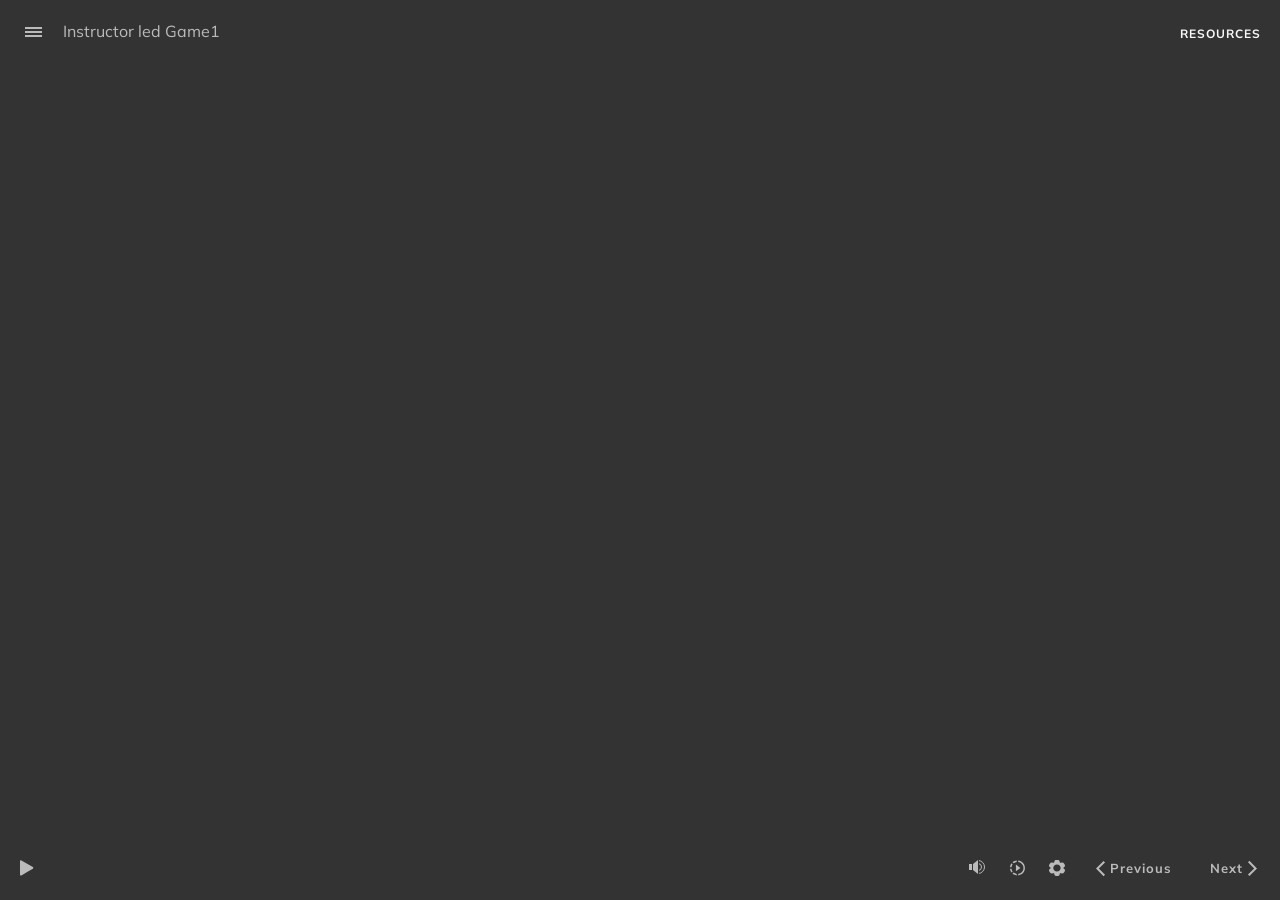
==== commit 9d7dbf67: "update2" ====
--- a/index_lms.html
+++ b/index_lms.html
@@ -4,7 +4,7 @@
   <meta charset="utf-8">
   <!-- Created using Storyline 360 x64 - http://www.articulate.com  -->
   <!-- version: 3.129.38633.0 -->
-  <title>Instructor led Game</title>
+  <title>Instructor led Game1</title>
   <meta http-equiv="x-ua-compatible" content="IE=edge"/>
   <meta name="viewport" content="width=device-width,initial-scale=1,user-scalable=no,shrink-to-fit=no,minimal-ui"/>
   <meta name="apple-mobile-web-app-capable" content="yes"/>
@@ -37,7 +37,7 @@
       aid: 'aid|af03a5b3-ab9d-50dd-b5b3-d4b751dfa0d1',
       cid: '8cb7a4a0-2a08-4791-b924-40fcc634dd9b',
       playerVersion: '3.129.38633.0',
-      publishTimestamp: '2026-11-13T01:24:22.9973871Z',
+      publishTimestamp: '2026-11-13T02:32:14.8229544Z',
       maxIosVideoElements: 10,
       connectionSettings: { message: 'You%20are%20offline.%20Trying%20to%20reconnect...', useDarkTheme: false, mode: 'disabled' },
       hasFeature: function(feature) {
@@ -152,7 +152,7 @@
   </script>
 
   <div class="mobile-load-title-overlay" style="display: none">
-    <div class="mobile-load-title">Instructor led Game</div>
+    <div class="mobile-load-title">Instructor led Game1</div>
   </div>
 
   <div class="mobile-chrome-warning"></div>
--- a/html5/data/css/output.min.css
+++ b/html5/data/css/output.min.css
@@ -1,149 +1,125 @@
 @font-face {
-  font-family: 'MulishBold Charset1Bold4F23716F';
+  font-family: 'MulishBold Charset1Bold2C084768';
   src: url('[data-uri]');
   font-style: normal;
   font-weight: bold;
 }
 @font-face {
-  font-family: 'Mulish Charset1_ 6ObS2MBFE52901';
-  src: url('[data-uri]');
+  font-family: 'Mulish Charset1_ 5e2ntcC54D5575';
+  src: url('[data-uri]');
   font-style: normal;
   font-weight: normal;
 }
 @font-face {
-  font-family: 'Open Sans Charset1_ 6npEBE07BD9';
-  src: url('[data-uri]');
+  font-family: 'ArialBold Charset1_Bold8D493291';
+  src: url('[data-uri]');
+  font-style: normal;
+  font-weight: bold;
+}
+@font-face {
+  font-family: 'Arial Charset1_ 5sJcMtS9F1F02C9';
+  src: url('[data-uri]');
   font-style: normal;
   font-weight: normal;
 }
 @font-face {
-  font-family: 'Arial Charset1_ 5iKBftPDE433428';
-  src: url('[data-uri]');
-  font-style: normal;
-  font-weight: normal;
-}
-@font-face {
-  font-family: 'ArialBold Charset1_Bold97D079AE';
-  src: url('[data-uri]');
-  font-style: normal;
-  font-weight: bold;
-}
-@font-face {
-  font-family: 'Mulish Charset0_v5lJQGGC1A74B2D';
-  src: url('[data-uri]');
-  font-style: normal;
-  font-weight: normal;
-}
-@font-face {
-  font-family: 'Open Sans Charset0_v9TY33EDE6F2';
-  src: url('[data-uri]');
-  font-style: normal;
-  font-weight: normal;
-}
-@font-face {
   font-family: 'Arial Charset0_v8wz5YMo9EE9FF07';
-  src: url('[data-uri]');
-  font-style: normal;
-  font-weight: normal;
-}
-@font-face {
-  font-family: 'Symbol Charset0_v5lJRVOBDCB5E16';
-  src: url('[data-uri]');
+  src: url('[data-uri]');
   font-style: normal;
   font-weight: normal;
 }
 .cs-HTML {
   background: rgba(51, 51, 51, 1);
 }
-.cs-pxabnsnfns11111000111 .cs-infopanel  {
+.cs-pxabnsnfns01011100111 .cs-infopanel  {
   box-shadow: 0 1px 0 rgba(0, 0, 0, 0);
   background: rgba(255, 255, 255, 1);
 }
-.cs-pxabnsnfns11111000111 .cs-infopanel .cs-link {
-  color: rgba(186, 187, 186, 1);
-}
-.cs-pxabnsnfns11111000111 .cs-infopanel .cs-link:hover {
-  color: rgba(255, 255, 255, 1);
-}
-.cs-pxabnsnfns11111000111 .cs-infopanel .cs-name {
+.cs-pxabnsnfns01011100111 .cs-infopanel .cs-link {
+  color: rgba(186, 187, 186, 1);
+}
+.cs-pxabnsnfns01011100111 .cs-infopanel .cs-link:hover {
+  color: rgba(255, 255, 255, 1);
+}
+.cs-pxabnsnfns01011100111 .cs-infopanel .cs-name {
   color: rgba(68, 68, 68, 1);
 }
-.cs-pxabnsnfns11111000111 .cs-infopanel .cs-title {
+.cs-pxabnsnfns01011100111 .cs-infopanel .cs-title {
   color: rgba(153, 153, 153, 1);
 }
-.cs-pxabnsnfns11111000111 .cs-infopanelpopup  {
+.cs-pxabnsnfns01011100111 .cs-infopanelpopup  {
   box-shadow: 0 1px 0 rgba(0, 0, 0, 0);
   background: rgba(0, 0, 0, 0);
 }
-.cs-pxabnsnfns11111000111 .cs-infopanelpopup .cs-link {
+.cs-pxabnsnfns01011100111 .cs-infopanelpopup .cs-link {
   color: rgba(255, 0, 0, 1);
 }
-.cs-pxabnsnfns11111000111 .cs-infopanelpopup .cs-link:hover {
-  color: rgba(255, 255, 255, 1);
-}
-.cs-pxabnsnfns11111000111 .cs-infopanelpopup .cs-name {
-  color: rgba(255, 255, 255, 1);
-}
-.cs-pxabnsnfns11111000111 .cs-infopanelpopup .cs-bio {
-  color: rgba(186, 187, 186, 1);
-}
-.cs-pxabnsnfns11111000111 .cs-timer  {
-  color: rgba(186, 187, 186, 1);
-}
-.cs-pxabnsnfns11111000111 .cs-duration stop:first-child {
+.cs-pxabnsnfns01011100111 .cs-infopanelpopup .cs-link:hover {
+  color: rgba(255, 255, 255, 1);
+}
+.cs-pxabnsnfns01011100111 .cs-infopanelpopup .cs-name {
+  color: rgba(255, 255, 255, 1);
+}
+.cs-pxabnsnfns01011100111 .cs-infopanelpopup .cs-bio {
+  color: rgba(186, 187, 186, 1);
+}
+.cs-pxabnsnfns01011100111 .cs-timer  {
+  color: rgba(186, 187, 186, 1);
+}
+.cs-pxabnsnfns01011100111 .cs-duration stop:first-child {
   stop-color: rgba(60, 60, 60, 1);
 }
-.cs-pxabnsnfns11111000111 .cs-duration stop:last-child {
+.cs-pxabnsnfns01011100111 .cs-duration stop:last-child {
   stop-color: rgba(60, 60, 60, 1);
 }
-.cs-pxabnsnfns11111000111 .cs-elapsed stop:first-child {
+.cs-pxabnsnfns01011100111 .cs-elapsed stop:first-child {
   stop-color: rgba(254, 227, 71, 1);
 }
-.cs-pxabnsnfns11111000111 .cs-elapsed stop:last-child {
+.cs-pxabnsnfns01011100111 .cs-elapsed stop:last-child {
   stop-color: rgba(254, 227, 71, 1);
 }
-.cs-pxabnsnfns11111000111 .cs-timer .cs-pie .cs-innerstroke {
+.cs-pxabnsnfns01011100111 .cs-timer .cs-pie .cs-innerstroke {
   stroke: rgba(199, 199, 199, 1);
 }
-.cs-pxabnsnfns11111000111 .cs-timer .cs-pie .cs-innerborder {
+.cs-pxabnsnfns01011100111 .cs-timer .cs-pie .cs-innerborder {
   stroke: rgba(255, 255, 255, 1);
 }
-.cs-pxabnsnfns11111000111 .cs-window  {
+.cs-pxabnsnfns01011100111 .cs-window  {
   box-shadow: 0 8px 5px rgba(0, 0, 0, 0.2);
   border-color: rgba(49, 99, 0, 0);
   background: rgba(44, 44, 44, 1);
   color: rgba(248, 248, 248, 1);
 }
-.cs-pxabnsnfns11111000111 .cs-window .cs-diva {
+.cs-pxabnsnfns01011100111 .cs-window .cs-diva {
   border-color: rgba(78, 78, 78, 1);
 }
-.cs-pxabnsnfns11111000111 .cs-window .cs-divb {
+.cs-pxabnsnfns01011100111 .cs-window .cs-divb {
   border-color: rgba(78, 78, 78, 0);
 }
-.cs-pxabnsnfns11111000111 .cs-editor .cs-editor-slide {
+.cs-pxabnsnfns01011100111 .cs-editor .cs-editor-slide {
   color: rgba(226, 226, 226, 1);
 }
-.cs-pxabnsnfns11111000111 .cs-editor .cs-editor-html {
-  color: rgba(186, 187, 186, 1);
-}
-.cs-pxabnsnfns11111000111 .cs-editor .cs-editor-button {
+.cs-pxabnsnfns01011100111 .cs-editor .cs-editor-html {
+  color: rgba(186, 187, 186, 1);
+}
+.cs-pxabnsnfns01011100111 .cs-editor .cs-editor-button {
   text-shadow: 0 1px 0 rgba(0, 0, 0, 0);
   color: rgba(255, 255, 255, 1);
   border-color: rgba(211, 211, 211, 1);
   background: rgba(34, 34, 34, 1);
 }
-.cs-pxabnsnfns11111000111 .cs-editor .cs-editor-button:hover {
+.cs-pxabnsnfns01011100111 .cs-editor .cs-editor-button:hover {
   background: rgba(68, 68, 68, 1);
 }
-.cs-pxabnsnfns11111000111 .cs-editor .cs-editor-button:active {
+.cs-pxabnsnfns01011100111 .cs-editor .cs-editor-button:active {
   background: rgba(68, 68, 68, 1);
 }
-.cs-pxabnsnfns11111000111 .cs-listitem  {
+.cs-pxabnsnfns01011100111 .cs-listitem  {
   color: rgba(186, 187, 186, 1);
   border-color: none;
   border: 1px solid transparent;
 }
-.cs-pxabnsnfns11111000111 .cs-listitem:hover {
+.cs-pxabnsnfns01011100111 .cs-listitem:hover {
   background: rgba(255, 255, 255, 0.06);
   border-color: rgba(108, 108, 108, 1) !important;
   border-width: 1px;
@@ -151,7 +127,7 @@
   border-style: solid;
   box-sizing: border-box;
 }
-.cs-pxabnsnfns11111000111 .cs-listitem.hover {
+.cs-pxabnsnfns01011100111 .cs-listitem.hover {
   background: rgba(255, 255, 255, 0.06);
   border-color: rgba(108, 108, 108, 1) !important;
   border-width: 1px;
@@ -159,39 +135,39 @@
   border-style: solid;
   box-sizing: border-box;
 }
-.cs-pxabnsnfns11111000111 .cs-glossary  {
-  color: rgba(186, 187, 186, 1);
-}
-.cs-pxabnsnfns11111000111 .cs-glossary .cs-scrolling-panel {
-  background: rgba(0, 0, 0, 0);
-}
-.cs-pxabnsnfns11111000111 .cs-glossary .cs-term.cs-selected .cs-choice-list-trigger {
+.cs-pxabnsnfns01011100111 .cs-glossary  {
+  color: rgba(186, 187, 186, 1);
+}
+.cs-pxabnsnfns01011100111 .cs-glossary .cs-scrolling-panel {
+  background: rgba(0, 0, 0, 0);
+}
+.cs-pxabnsnfns01011100111 .cs-glossary .cs-term.cs-selected .cs-choice-list-trigger {
   color: rgba(255, 255, 255, 1);
   background: rgba(255, 255, 255, 1);
 }
-.cs-pxabnsnfns11111000111 .cs-glossary .cs-term.cs-selected .cs-choice-list-trigger:focus {
+.cs-pxabnsnfns01011100111 .cs-glossary .cs-term.cs-selected .cs-choice-list-trigger:focus {
   color: rgba(255, 255, 255, 1);
   background: rgba(255, 255, 255, 1);
 }
-.cs-pxabnsnfns11111000111 .cs-glossary .cs-term:hover .cs-choice-list-trigger {
+.cs-pxabnsnfns01011100111 .cs-glossary .cs-term:hover .cs-choice-list-trigger {
   background: rgba(186, 187, 186, 1);
 }
-.cs-pxabnsnfns11111000111 .cs-glossary .cs-term.hover .cs-choice-list-trigger {
+.cs-pxabnsnfns01011100111 .cs-glossary .cs-term.hover .cs-choice-list-trigger {
   background: rgba(186, 187, 186, 1);
 }
-.cs-pxabnsnfns11111000111 .cs-glossary .cs-term .cs-choice-list-trigger:focus {
+.cs-pxabnsnfns01011100111 .cs-glossary .cs-term .cs-choice-list-trigger:focus {
   background: rgba(186, 187, 186, 1);
 }
-.cs-pxabnsnfns11111000111 .cs-glossary .cs-diva {
-  border-color: rgba(0, 0, 0, 0);
-}
-.cs-pxabnsnfns11111000111 .cs-glossary .cs-divb {
-  border-color: rgba(0, 0, 0, 0);
-}
-.cs-pxabnsnfns11111000111 .cs-glossary .cs-divc {
-  border-color: rgba(0, 0, 0, 0);
-}
-.cs-pxabnsnfns11111000111 .cs-glossary .cs-heading {
+.cs-pxabnsnfns01011100111 .cs-glossary .cs-diva {
+  border-color: rgba(0, 0, 0, 0);
+}
+.cs-pxabnsnfns01011100111 .cs-glossary .cs-divb {
+  border-color: rgba(0, 0, 0, 0);
+}
+.cs-pxabnsnfns01011100111 .cs-glossary .cs-divc {
+  border-color: rgba(0, 0, 0, 0);
+}
+.cs-pxabnsnfns01011100111 .cs-glossary .cs-heading {
   color: rgba(248, 248, 248, 1);
   font-weight: 700;
 }
@@ -200,225 +176,225 @@
   line-height: 1.4em;
   font-size: 103.769%;
 }
-.cs-pxabnsnfns11111000111 .cs-resource .cs-separator {
-  border-color: rgba(0, 0, 0, 0);
-}
-.cs-pxabnsnfns11111000111 .cs-outline  {
+.cs-pxabnsnfns01011100111 .cs-resource .cs-separator {
+  border-color: rgba(0, 0, 0, 0);
+}
+.cs-pxabnsnfns01011100111 .cs-outline  {
   color: rgba(45, 45, 45, 1);
 }
-.cs-pxabnsnfns11111000111 .cs-outline .cs-diva {
-  border-color: rgba(0, 0, 0, 0);
-}
-.cs-pxabnsnfns11111000111 .cs-outline .cs-divb {
-  border-color: rgba(0, 0, 0, 0);
-}
-.cs-pxabnsnfns11111000111 .cs-outline .cs-divc {
-  border-color: rgba(0, 0, 0, 0);
-}
-.cs-pxabnsnfns11111000111 .cs-outline .cs-search-filter:hover {
+.cs-pxabnsnfns01011100111 .cs-outline .cs-diva {
+  border-color: rgba(0, 0, 0, 0);
+}
+.cs-pxabnsnfns01011100111 .cs-outline .cs-divb {
+  border-color: rgba(0, 0, 0, 0);
+}
+.cs-pxabnsnfns01011100111 .cs-outline .cs-divc {
+  border-color: rgba(0, 0, 0, 0);
+}
+.cs-pxabnsnfns01011100111 .cs-outline .cs-search-filter:hover {
   color: rgba(0, 0, 0, 0);
 }
-.cs-pxabnsnfns11111000111 .cs-outline .cs-search-filter.hover {
+.cs-pxabnsnfns01011100111 .cs-outline .cs-search-filter.hover {
   color: rgba(0, 0, 0, 0);
 }
-.cs-pxabnsnfns11111000111 .cs-transcript  {
-  color: rgba(255, 255, 255, 1);
-}
-.cs-pxabnsnfns11111000111 .cs-transcript .cs-div {
-  border-color: rgba(0, 0, 0, 0);
-}
-.cs-pxabnsnfns11111000111 .cs-tabs:not(.topmenu-item) {
+.cs-pxabnsnfns01011100111 .cs-transcript  {
+  color: rgba(255, 255, 255, 1);
+}
+.cs-pxabnsnfns01011100111 .cs-transcript .cs-div {
+  border-color: rgba(0, 0, 0, 0);
+}
+.cs-pxabnsnfns01011100111 .cs-tabs:not(.topmenu-item) {
   color: rgba(248, 248, 248, 1);
 }
-.cs-pxabnsnfns11111000111 .cs-tabs .cs-inner-button:not(.topmenu-item) {
+.cs-pxabnsnfns01011100111 .cs-tabs .cs-inner-button:not(.topmenu-item) {
   text-shadow: 0 1px 0 rgba(0, 0, 0, 0);
 }
-.cs-pxabnsnfns11111000111 .cs-tabs:hover:not(.topmenu-item) {
+.cs-pxabnsnfns01011100111 .cs-tabs:hover:not(.topmenu-item) {
   color: rgba(248, 248, 248, 1);
 }
-.cs-pxabnsnfns11111000111 .cs-tabs.cs-selected {
+.cs-pxabnsnfns01011100111 .cs-tabs.cs-selected {
   background: rgba(0, 0, 0, 0);
   color: rgba(248, 248, 248, 1);
 }
-.cs-pxabnsnfns11111000111 .cs-seekcontrol  {
-  background: rgba(0, 0, 0, 0);
-  border-color: rgba(0, 0, 0, 0);
-}
-.cs-pxabnsnfns11111000111 .cs-seekcontrol .cs-button:hover .cs-icon {
+.cs-pxabnsnfns01011100111 .cs-seekcontrol  {
+  background: rgba(0, 0, 0, 0);
+  border-color: rgba(0, 0, 0, 0);
+}
+.cs-pxabnsnfns01011100111 .cs-seekcontrol .cs-button:hover .cs-icon {
   fill: rgba(255, 255, 255, 1);
 }
-.cs-pxabnsnfns11111000111 .cs-seekcontrol .cs-button.hover .cs-icon {
+.cs-pxabnsnfns01011100111 .cs-seekcontrol .cs-button.hover .cs-icon {
   fill: rgba(255, 255, 255, 1);
 }
-.cs-pxabnsnfns11111000111 .cs-seekcontrol .cs-button .cs-icon-shadow {
+.cs-pxabnsnfns01011100111 .cs-seekcontrol .cs-button .cs-icon-shadow {
   fill: rgba(0, 0, 0, 0);
 }
-.cs-pxabnsnfns11111000111 .cs-seekcontrol .cs-button .cs-icon {
+.cs-pxabnsnfns01011100111 .cs-seekcontrol .cs-button .cs-icon {
   fill: rgba(180, 180, 180, 1);
 }
-.cs-pxabnsnfns11111000111 .cs-seekcontrol .cs-seek .cs-fill {
+.cs-pxabnsnfns01011100111 .cs-seekcontrol .cs-seek .cs-fill {
   background: rgba(255, 255, 255, 0.6);
 }
-.cs-pxabnsnfns11111000111 .cs-seekcontrol .cs-seek {
+.cs-pxabnsnfns01011100111 .cs-seekcontrol .cs-seek {
   background: rgba(108, 108, 108, 1);
   border-color: rgba(0, 0, 0, 0);
 }
-.cs-pxabnsnfns11111000111 .cs-searchinput .cs-input {
-  color: rgba(186, 187, 186, 1);
-  border-color: rgba(0, 0, 0, 0);
-  background: rgba(255, 255, 255, 0.06);
-}
-.cs-pxabnsnfns11111000111 .cs-searchinput .cs-input:focus {
+.cs-pxabnsnfns01011100111 .cs-searchinput .cs-input {
+  color: rgba(186, 187, 186, 1);
+  border-color: rgba(0, 0, 0, 0);
+  background: rgba(255, 255, 255, 0.06);
+}
+.cs-pxabnsnfns01011100111 .cs-searchinput .cs-input:focus {
   color: rgba(248, 248, 248, 1);
   background: rgba(41, 41, 41, 1);
 }
-.cs-pxabnsnfns11111000111 .cs-searchinput .cs-input:hover {
+.cs-pxabnsnfns01011100111 .cs-searchinput .cs-input:hover {
   box-shadow: inset 0 0 1px 0 rgba(69, 126, 19, 0);
 }
-.cs-pxabnsnfns11111000111 .cs-searchinput .cs-input.hover {
+.cs-pxabnsnfns01011100111 .cs-searchinput .cs-input.hover {
   box-shadow: inset 0 0 1px 0 rgba(69, 126, 19, 0);
 }
-.cs-pxabnsnfns11111000111 .cs-searchinput .cs-button .cs-icon {
+.cs-pxabnsnfns01011100111 .cs-searchinput .cs-button .cs-icon {
   fill: rgba(186, 187, 186, 1);
 }
-.cs-pxabnsnfns11111000111 .cs-searchinput .cs-button:hover {
+.cs-pxabnsnfns01011100111 .cs-searchinput .cs-button:hover {
   fill: rgba(63, 133, 0, 1);
 }
-.cs-pxabnsnfns11111000111 .cs-searchinput .cs-button.hover {
+.cs-pxabnsnfns01011100111 .cs-searchinput .cs-button.hover {
   fill: rgba(63, 133, 0, 1);
 }
-.cs-pxabnsnfns11111000111 .cs-menu  {
+.cs-pxabnsnfns01011100111 .cs-menu  {
   box-shadow: 0 1px 0 rgba(0, 0, 0, 0);
   background: rgba(44, 44, 44, 1);
 }
-.cs-pxabnsnfns11111000111 .cs-topmenu-item.active .cs-tab {
+.cs-pxabnsnfns01011100111 .cs-topmenu-item.active .cs-tab {
   background: rgba(44, 44, 44, 1);
 }
-.cs-pxabnsnfns11111000111 .cs-logo  {
+.cs-pxabnsnfns01011100111 .cs-logo  {
   box-shadow: 0 1px 0 rgba(37, 75, 0, 1);
   background: rgba(255, 255, 255, 0);
 }
-.cs-pxabnsnfns11111000111 .cs-checkbox  {
-  color: rgba(255, 255, 255, 1);
-}
-.cs-pxabnsnfns11111000111 .cs-checkbox:hover {
+.cs-pxabnsnfns01011100111 .cs-checkbox  {
+  color: rgba(255, 255, 255, 1);
+}
+.cs-pxabnsnfns01011100111 .cs-checkbox:hover {
   border-color: rgba(175, 221, 130, 1);
 }
-.cs-pxabnsnfns11111000111 .cs-checkbox.hover {
+.cs-pxabnsnfns01011100111 .cs-checkbox.hover {
   border-color: rgba(175, 221, 130, 1);
 }
-.cs-pxabnsnfns11111000111 .cs-checkbox .cs-box {
+.cs-pxabnsnfns01011100111 .cs-checkbox .cs-box {
   color: rgba(255, 255, 255, 1);
   border-color: rgba(42, 83, 0, 1);
 }
-.cs-pxabnsnfns11111000111 .cs-checkbox .cs-box:checked::after {
+.cs-pxabnsnfns01011100111 .cs-checkbox .cs-box:checked::after {
   color: rgba(43, 196, 0, 1);
 }
-.cs-pxabnsnfns11111000111 .cs-button  {
+.cs-pxabnsnfns01011100111 .cs-button  {
   text-shadow: 0 1px 0 rgba(0, 0, 0, 0);
   color: rgba(186, 187, 186, 1);
   border-color: rgba(0, 0, 0, 0);
   background: rgba(0, 0, 0, 0);
   box-shadow: 0 1px 0 rgba(0, 0, 0, 0);
 }
-.cs-pxabnsnfns11111000111 .cs-button .cs-icon {
+.cs-pxabnsnfns01011100111 .cs-button .cs-icon {
   fill: rgba(186, 187, 186, 1);
 }
-.cs-pxabnsnfns11111000111 .cs-button .cs-icon-shadow {
+.cs-pxabnsnfns01011100111 .cs-button .cs-icon-shadow {
   fill: rgba(0, 0, 0, 0);
 }
-.cs-pxabnsnfns11111000111 .cs-button:hover {
+.cs-pxabnsnfns01011100111 .cs-button:hover {
   background: rgba(248, 248, 248, 1);
 }
-.cs-pxabnsnfns11111000111 .cs-button.hover {
+.cs-pxabnsnfns01011100111 .cs-button.hover {
   background: rgba(248, 248, 248, 1);
 }
-.cs-pxabnsnfns11111000111 .cs-button:active {
-  background: rgba(0, 0, 0, 0);
-}
-.cs-pxabnsnfns11111000111 .cs-button.cs-disabled:hover {
-  background: rgba(0, 0, 0, 0);
-}
-.cs-pxabnsnfns11111000111 .cs-button.cs-disabled.hover {
-  background: rgba(0, 0, 0, 0);
-}
-.cs-pxabnsnfns11111000111 .cs-button.cs-disabled:active {
-  background: rgba(0, 0, 0, 0);
-}
-.cs-pxabnsnfns11111000111 .cs-button.cs-volume:hover {
-  background: rgba(0, 0, 0, 0);
-}
-.cs-pxabnsnfns11111000111 .cs-button.cs-volume.hover {
-  background: rgba(0, 0, 0, 0);
-}
-.cs-pxabnsnfns11111000111 .cs-button.cs-volume:active {
-  background: rgba(0, 0, 0, 0);
-}
-.cs-pxabnsnfns11111000111.cs-base  {
+.cs-pxabnsnfns01011100111 .cs-button:active {
+  background: rgba(0, 0, 0, 0);
+}
+.cs-pxabnsnfns01011100111 .cs-button.cs-disabled:hover {
+  background: rgba(0, 0, 0, 0);
+}
+.cs-pxabnsnfns01011100111 .cs-button.cs-disabled.hover {
+  background: rgba(0, 0, 0, 0);
+}
+.cs-pxabnsnfns01011100111 .cs-button.cs-disabled:active {
+  background: rgba(0, 0, 0, 0);
+}
+.cs-pxabnsnfns01011100111 .cs-button.cs-volume:hover {
+  background: rgba(0, 0, 0, 0);
+}
+.cs-pxabnsnfns01011100111 .cs-button.cs-volume.hover {
+  background: rgba(0, 0, 0, 0);
+}
+.cs-pxabnsnfns01011100111 .cs-button.cs-volume:active {
+  background: rgba(0, 0, 0, 0);
+}
+.cs-pxabnsnfns01011100111.cs-base  {
   color: rgba(186, 187, 186, 1);
   border-color: rgba(51, 51, 51, 1);
   background: rgba(51, 51, 51, 1);
 }
-.cs-pxabnsnfns11111000111.cs-base .cs-separator .cs-diva {
+.cs-pxabnsnfns01011100111.cs-base .cs-separator .cs-diva {
   background: rgba(80, 80, 80, 1);
 }
-.cs-pxabnsnfns11111000111.cs-base .cs-separator .cs-divb {
-  background: rgba(0, 0, 0, 0);
-}
-.cs-pxabnsnfns11111000111.cs-base .cs-topmenu-item.active .cs-tab {
+.cs-pxabnsnfns01011100111.cs-base .cs-separator .cs-divb {
+  background: rgba(0, 0, 0, 0);
+}
+.cs-pxabnsnfns01011100111.cs-base .cs-topmenu-item.active .cs-tab {
   border-color: rgba(80, 80, 80, 1);
 }
-.cs-pxabnsnfns11111000111.cs-base .cs-topmenu-item.active .cs-panel {
+.cs-pxabnsnfns01011100111.cs-base .cs-topmenu-item.active .cs-panel {
   border-color: rgba(80, 80, 80, 1);
 }
-.cs-pxabnsnfns11111000111.cs-base .cs-left {
+.cs-pxabnsnfns01011100111.cs-base .cs-left {
   background: rgba(44, 44, 44, 1);
 }
-.cs-pxabnsnfns11111000111.cs-base .cs-area-primary .cs-slide-container {
+.cs-pxabnsnfns01011100111.cs-base .cs-area-primary .cs-slide-container {
   background: rgba(51, 51, 51, 1);
 }
-.cs-pxabnsnfns11111000111.cs-base.cs-custom-theme .cs-brandhighlight-bg {
+.cs-pxabnsnfns01011100111.cs-base.cs-custom-theme .cs-brandhighlight-bg {
   background: rgba(0, 155, 219, 1) !important;
 }
-.cs-pxabnsnfns11111000111.cs-base.cs-custom-theme .cs-brandhighlight-secondary-bg {
+.cs-pxabnsnfns01011100111.cs-base.cs-custom-theme .cs-brandhighlight-secondary-bg {
   background: rgba(255, 255, 255, 1) !important;
 }
-.cs-pxabnsnfns11111000111.cs-base.cs-custom-theme .cs-brandhighlight-border {
+.cs-pxabnsnfns01011100111.cs-base.cs-custom-theme .cs-brandhighlight-border {
   border-color: rgba(0, 155, 219, 1) !important;
 }
-.cs-pxabnsnfns11111000111.cs-base.cs-custom-theme .cs-brandhighlight-text {
+.cs-pxabnsnfns01011100111.cs-base.cs-custom-theme .cs-brandhighlight-text {
   color: rgba(0, 155, 219, 1) !important;
 }
-.cs-pxabnsnfns11111000111.cs-base.cs-custom-theme .cs-brandhighlight-fill {
+.cs-pxabnsnfns01011100111.cs-base.cs-custom-theme .cs-brandhighlight-fill {
   fill: rgba(0, 155, 219, 1) !important;
 }
-.cs-pxabnsnfns11111000111.cs-base.cs-custom-theme .cs-listitem.cs-selected {
+.cs-pxabnsnfns01011100111.cs-base.cs-custom-theme .cs-listitem.cs-selected {
   background-color: rgba(255, 255, 255, 0.06) !important;
 }
-.cs-pxabnsnfns11111000111 .cs-volume::-moz-range-thumb {
+.cs-pxabnsnfns01011100111 .cs-volume::-moz-range-thumb {
   border-color: rgba(43, 85, 0, 1);
   box-shadow: inset 0 0 1px 0 rgba(43, 85, 0, 1);
   background: rgba(255, 255, 255, 1);
 }
-.cs-pxabnsnfns11111000111 .cs-volume::-ms-thumb {
+.cs-pxabnsnfns01011100111 .cs-volume::-ms-thumb {
   border-color: rgba(43, 85, 0, 1);
   box-shadow: inset 0 0 1px 0 rgba(43, 85, 0, 1);
   background: rgba(255, 255, 255, 1);
 }
-.cs-pxabnsnfns11111000111 .cs-volume::-webkit-slider-thumb {
+.cs-pxabnsnfns01011100111 .cs-volume::-webkit-slider-thumb {
   border-color: rgba(43, 85, 0, 1);
   box-shadow: inset 0 0 1px 0 rgba(43, 85, 0, 1);
   background: rgba(255, 255, 255, 1);
 }
-.cs-pxabnsnfns11111000111 .cs-volume::-moz-range-track {
+.cs-pxabnsnfns01011100111 .cs-volume::-moz-range-track {
   border-color: rgba(66, 140, 1, 1);
   background: rgba(108, 108, 108, 1);
 }
-.cs-pxabnsnfns11111000111 .cs-volume::-ms-track {
+.cs-pxabnsnfns01011100111 .cs-volume::-ms-track {
   border-color: rgba(66, 140, 1, 1);
   background: rgba(108, 108, 108, 1);
 }
-.cs-pxabnsnfns11111000111 .cs-volume::-webkit-slider-runnable-track {
+.cs-pxabnsnfns01011100111 .cs-volume::-webkit-slider-runnable-track {
   border-color: rgba(66, 140, 1, 1);
   background: rgba(108, 108, 108, 1);
 }
@@ -432,185 +408,185 @@
   border-color: transparent;
   outline: 2px transparent solid;
 }
-.cs-pxabnsnfns11111000111 .cs-listitem:hover {
+.cs-pxabnsnfns01011100111 .cs-listitem:hover {
   color: none;
 }
-.cs-pxabnsnfns11111000111 .cs-listitem.hover {
+.cs-pxabnsnfns01011100111 .cs-listitem.hover {
   color: none;
 }
-.cs-pxabnsnfns11111000111 .cs-listitem.cs-viewed {
+.cs-pxabnsnfns01011100111 .cs-listitem.cs-viewed {
   color: #BABBBA;
 }
-.cs-pxabnsnfns11111000111 .cs-listitem {
+.cs-pxabnsnfns01011100111 .cs-listitem {
   color: #BABBBA;
 }
-.cs-pxabnsnfns11111000111 .cs-listitem:hover .cs-icon-carrot * {
+.cs-pxabnsnfns01011100111 .cs-listitem:hover .cs-icon-carrot * {
   fill: none;
 }
-.cs-pxabnsnfns11111000111 .cs-listitem.hover .cs-icon-carrot * {
+.cs-pxabnsnfns01011100111 .cs-listitem.hover .cs-icon-carrot * {
   fill: none;
 }
-.cs-pxabnsnfns11111000111 .cs-listitem .cs-icon-carrot {
+.cs-pxabnsnfns01011100111 .cs-listitem .cs-icon-carrot {
   color: none;
   top: calc(3px);
 }
-.cs-pxabnsnfns11111000111 .cs-listitem .cs-icon-carrot .cs-shadow {
+.cs-pxabnsnfns01011100111 .cs-listitem .cs-icon-carrot .cs-shadow {
   color: #F8F8F8;
 }
-.cs-pxabnsnfns11111000111 .item-collapsible .is-scene {
+.cs-pxabnsnfns01011100111 .item-collapsible .is-scene {
   color: #F8F8F8 !important;
   font-weight: 700;
 }
-.cs-pxabnsnfns11111000111 .is-scene .cs-icon-carrot * {
+.cs-pxabnsnfns01011100111 .is-scene .cs-icon-carrot * {
   color: #F8F8F8 !important;
   font-weight: 700;
 }
-.cs-pxabnsnfns11111000111 .is-scene:not(.outline-links-collapse) > a {
+.cs-pxabnsnfns01011100111 .is-scene:not(.outline-links-collapse) > a {
   color: #F8F8F8;
 }
-.cs-pxabnsnfns11111000111 .is-scene:not(.outline-links-collapse) .cs-icon-carrot * {
+.cs-pxabnsnfns01011100111 .is-scene:not(.outline-links-collapse) .cs-icon-carrot * {
   fill: none !important;
   color: #F8F8F8 !important;
 }
-.cs-pxabnsnfns11111000111 .tabs, .cs-pxabnsnfns11111000111 .cs-logo {
+.cs-pxabnsnfns01011100111 .tabs, .cs-pxabnsnfns01011100111 .cs-logo {
   border-bottom: 1px solid rgba(108, 108, 108, 1);
 }
-.cs-pxabnsnfns11111000111 .area-secondary-wrapper:after {
+.cs-pxabnsnfns01011100111 .area-secondary-wrapper:after {
   background-image: url('[data-uri]');
   background-size: 100%;
 }
-.cs-pxabnsnfns11111000111 .panel-footer {
+.cs-pxabnsnfns01011100111 .panel-footer {
   background: #2C2C2C;
 }
-.cs-pxabnsnfns11111000111 #outline-search {
+.cs-pxabnsnfns01011100111 #outline-search {
   background: rgba(255, 255, 255, 0.06);
   border-color: rgba(108, 108, 108, 1);
   border-width: 1px;
   border-style: solid;
 }
-.cs-pxabnsnfns11111000111 .topmenu-panel #outline-search {
+.cs-pxabnsnfns01011100111 .topmenu-panel #outline-search {
   background: #545454;
 }
-.cs-pxabnsnfns11111000111 .search-icon circle, .cs-pxabnsnfns11111000111 .search-icon path {
+.cs-pxabnsnfns01011100111 .search-icon circle, .cs-pxabnsnfns01011100111 .search-icon path {
   stroke: #BABBBA;
 }
-.cs-pxabnsnfns11111000111 #outline-search input[type   =search] {
+.cs-pxabnsnfns01011100111 #outline-search input[type   =search] {
   color: #F8F8F8;
 }
-.cs-pxabnsnfns11111000111 #outline-search ::-webkit-input-placeholder {
+.cs-pxabnsnfns01011100111 #outline-search ::-webkit-input-placeholder {
   color: #BABBBA !important;
 }
-.cs-pxabnsnfns11111000111 #outline-search :-ms-input-placeholder {
+.cs-pxabnsnfns01011100111 #outline-search :-ms-input-placeholder {
   color: #BABBBA !important;
 }
-.cs-pxabnsnfns11111000111 #outline-search ::-moz-placeholder {
+.cs-pxabnsnfns01011100111 #outline-search ::-moz-placeholder {
   color: #BABBBA !important;
   opacity: 1;
 }
-.cs-pxabnsnfns11111000111 .cs-topmenu-item.active, body:not(.is-touchable-tablet) .cs-pxabnsnfns11111000111 .cs-topmenu-item:hover {
+.cs-pxabnsnfns01011100111 .cs-topmenu-item.active, body:not(.is-touchable-tablet) .cs-pxabnsnfns01011100111 .cs-topmenu-item:hover {
   color: #F8F8F8;
 }
-.cs-pxabnsnfns11111000111 .cs-topmenu-item.button-tapped {
+.cs-pxabnsnfns01011100111 .cs-topmenu-item.button-tapped {
   color: #F8F8F8;
 }
-.cs-pxabnsnfns11111000111 .cs-topmenu-item.active .cs-tab, .cs-pxabnsnfns11111000111 .cs-topmenu-item .cs-tab {
+.cs-pxabnsnfns01011100111 .cs-topmenu-item.active .cs-tab, .cs-pxabnsnfns01011100111 .cs-topmenu-item .cs-tab {
   background: transparent !important;
   border: none !important;
 }
-.cs-pxabnsnfns11111000111 .top-tabs-drop-icon div {
+.cs-pxabnsnfns01011100111 .top-tabs-drop-icon div {
   background: #BABBBA;
 }
-.cs-pxabnsnfns11111000111 .cs-panel.topmenu-panel .panel-content, .cs-pxabnsnfns11111000111 .top-tabs-drop {
+.cs-pxabnsnfns01011100111 .cs-panel.topmenu-panel .panel-content, .cs-pxabnsnfns01011100111 .top-tabs-drop {
   background: #2C2C2C;
 }
-.cs-pxabnsnfns11111000111 .cs-topmenu-item.active .cs-panel {
+.cs-pxabnsnfns01011100111 .cs-topmenu-item.active .cs-panel {
   background: #2C2C2C;
 }
-.cs-pxabnsnfns11111000111 .cs-menu.topmenu-panel, .cs-pxabnsnfns11111000111 .top-tabs-drop {
+.cs-pxabnsnfns01011100111 .cs-menu.topmenu-panel, .cs-pxabnsnfns01011100111 .top-tabs-drop {
   border: 1px solid rgba(80, 80, 80, 1) !important;
   border-radius: 3px;
 }
-.cs-pxabnsnfns11111000111 .resources .resources-list a:hover {
-  background: rgba(255, 255, 255, 0.06);
-}
-body:not(.is-touchable-tablet) .cs-pxabnsnfns11111000111 .resources .resources-list a:hover {
-  background: rgba(255, 255, 255, 0.06);
-}
-.cs-pxabnsnfns11111000111 .resources .resources-list a.hover {
-  background: rgba(255, 255, 255, 0.06);
-}
-body:not(.is-touchable-tablet) .cs-pxabnsnfns11111000111 .resources .resources-list a.hover {
-  background: rgba(255, 255, 255, 0.06);
-}
-.cs-pxabnsnfns11111000111 .resources .resources-list a.button-tapped {
-  background: rgba(255, 255, 255, 0.06);
-}
-.cs-pxabnsnfns11111000111 .cs-icon path, .cs-pxabnsnfns11111000111 .cs-icon rect, .cs-pxabnsnfns11111000111 .cs-icon polygon, .cs-pxabnsnfns11111000111 .menu-icon-wrapper.menu-icon-wrapper-hover path {
+.cs-pxabnsnfns01011100111 .resources .resources-list a:hover {
+  background: rgba(255, 255, 255, 0.06);
+}
+body:not(.is-touchable-tablet) .cs-pxabnsnfns01011100111 .resources .resources-list a:hover {
+  background: rgba(255, 255, 255, 0.06);
+}
+.cs-pxabnsnfns01011100111 .resources .resources-list a.hover {
+  background: rgba(255, 255, 255, 0.06);
+}
+body:not(.is-touchable-tablet) .cs-pxabnsnfns01011100111 .resources .resources-list a.hover {
+  background: rgba(255, 255, 255, 0.06);
+}
+.cs-pxabnsnfns01011100111 .resources .resources-list a.button-tapped {
+  background: rgba(255, 255, 255, 0.06);
+}
+.cs-pxabnsnfns01011100111 .cs-icon path, .cs-pxabnsnfns01011100111 .cs-icon rect, .cs-pxabnsnfns01011100111 .cs-icon polygon, .cs-pxabnsnfns01011100111 .menu-icon-wrapper.menu-icon-wrapper-hover path {
   fill: #BABBBA;
 }
-.cs-pxabnsnfns11111000111 .cs-icon .icon-stroke-only {
+.cs-pxabnsnfns01011100111 .cs-icon .icon-stroke-only {
   fill: none !important;
   stroke: #BABBBA !important;
 }
-body:not(.is-touchable-tablet) .cs-pxabnsnfns11111000111 .cs-button:hover .cs-icon path, body:not(.is-touchable-tablet) .cs-pxabnsnfns11111000111 .cs-button:hover .cs-icon rect, body:not(.is-touchable-tablet) .cs-pxabnsnfns11111000111 .cs-button:hover .cs-icon polygon {
+body:not(.is-touchable-tablet) .cs-pxabnsnfns01011100111 .cs-button:hover .cs-icon path, body:not(.is-touchable-tablet) .cs-pxabnsnfns01011100111 .cs-button:hover .cs-icon rect, body:not(.is-touchable-tablet) .cs-pxabnsnfns01011100111 .cs-button:hover .cs-icon polygon {
   fill: #F8F8F8;
 }
-body:not(.is-touchable-tablet) .cs-pxabnsnfns11111000111 .cs-tabs:hover .search-icon circle, body:not(.is-touchable-tablet) .cs-pxabnsnfns11111000111 .cs-tabs:hover .search-icon path {
+body:not(.is-touchable-tablet) .cs-pxabnsnfns01011100111 .cs-tabs:hover .search-icon circle, body:not(.is-touchable-tablet) .cs-pxabnsnfns01011100111 .cs-tabs:hover .search-icon path {
   stroke: #F8F8F8;
 }
-.cs-pxabnsnfns11111000111 .cs-button.button-tapped .cs-icon path, .cs-pxabnsnfns11111000111 .cs-button.button-tapped .cs-icon rect, .cs-pxabnsnfns11111000111 .cs-button.button-tapped .cs-icon polygon {
+.cs-pxabnsnfns01011100111 .cs-button.button-tapped .cs-icon path, .cs-pxabnsnfns01011100111 .cs-button.button-tapped .cs-icon rect, .cs-pxabnsnfns01011100111 .cs-button.button-tapped .cs-icon polygon {
   fill: #F8F8F8;
 }
-body:not(.is-touchable-tablet) .cs-pxabnsnfns11111000111 .cs-button:hover .cs-icon .icon-stroke-only {
+body:not(.is-touchable-tablet) .cs-pxabnsnfns01011100111 .cs-button:hover .cs-icon .icon-stroke-only {
   fill: none !important;
   stroke: #F8F8F8 !important;
 }
-.cs-pxabnsnfns11111000111 .cs-button:button-tapped .cs-icon .icon-stroke-only {
+.cs-pxabnsnfns01011100111 .cs-button:button-tapped .cs-icon .icon-stroke-only {
   fill: none !important;
   stroke: #F8F8F8 !important;
 }
-.cs-pxabnsnfns11111000111 .menu-icon-wrapper.menu-icon-wrapper-hover svg path {
+.cs-pxabnsnfns01011100111 .menu-icon-wrapper.menu-icon-wrapper-hover svg path {
   fill: #F8F8F8;
 }
-.floating-sidebar:not(.sidebar-closed) .cs-pxabnsnfns11111000111 #hamburger .menu-icon-wrapper svg path {
+.floating-sidebar:not(.sidebar-closed) .cs-pxabnsnfns01011100111 #hamburger .menu-icon-wrapper svg path {
   fill: #BABBBA;
 }
-.floating-sidebar:not(.sidebar-closed) .cs-pxabnsnfns11111000111 #hamburger .menu-icon-wrapper.menu-icon-wrapper-hover svg path {
+.floating-sidebar:not(.sidebar-closed) .cs-pxabnsnfns01011100111 #hamburger .menu-icon-wrapper.menu-icon-wrapper-hover svg path {
   fill: #F8F8F8;
 }
-.cs-pxabnsnfns11111000111 .volume .btn:before {
+.cs-pxabnsnfns01011100111 .volume .btn:before {
   background-image: url('[data-uri]');
 }
-.cs-pxabnsnfns11111000111 .volume-track {
+.cs-pxabnsnfns01011100111 .volume-track {
   background: #6C6C6C;
 }
-.cs-pxabnsnfns11111000111 .volume-icon circle {
+.cs-pxabnsnfns01011100111 .volume-icon circle {
   stroke: #BABBBA;
 }
-.cs-pxabnsnfns11111000111 .cs-settings > .settings-panel {
+.cs-pxabnsnfns01011100111 .cs-settings > .settings-panel {
   background: #2C2C2C;
   border: 1px solid rgba(80, 80, 80, 1) !important;
   border-radius: 3px;
 }
-.cs-pxabnsnfns11111000111 .cs-settings > .panel-down-arrow {
+.cs-pxabnsnfns01011100111 .cs-settings > .panel-down-arrow {
   fill: #2C2C2C;
 }
-.cs-pxabnsnfns11111000111 .switch-toggle .border {
+.cs-pxabnsnfns01011100111 .switch-toggle .border {
   stroke: #7C7C7C;
 }
-.cs-pxabnsnfns11111000111 .switch-toggle .thumb-off .thumb {
+.cs-pxabnsnfns01011100111 .switch-toggle .thumb-off .thumb {
   fill: #A2A2A2;
 }
-.cs-pxabnsnfns11111000111 .switch-toggle .thumb-on .track {
+.cs-pxabnsnfns01011100111 .switch-toggle .thumb-on .track {
   fill: rgba(0, 155, 219, 1);
 }
-.cs-pxabnsnfns11111000111 .switch-toggle .thumb-off .track {
+.cs-pxabnsnfns01011100111 .switch-toggle .thumb-off .track {
   fill: rgba(255, 255, 255, 0.1);
 }
-.cs-pxabnsnfns11111000111 .switch-label {
+.cs-pxabnsnfns01011100111 .switch-label {
   color: #BABBBA;
 }
-.cs-pxabnsnfns11111000111 .cs-panel .scrollarea-btn:after {
+.cs-pxabnsnfns01011100111 .cs-panel .scrollarea-btn:after {
   background: rgba(179, 180, 179, 0.75);
 }
 .scrollarea-scrollbar:hover .scrollarea-btn:after, .scrollarea-scrollbar.highlight-scrollbar .scrollarea-btn:after {
@@ -619,63 +595,63 @@
 .floating-sidebar .sidebar-overlay {
   background: rgba(0, 0, 0, 0.85);
 }
-.cs-pxabnsnfns11111000111 .overlay-message {
+.cs-pxabnsnfns01011100111 .overlay-message {
   background: rgba(0, 0, 0, 0.85);
 }
-.cs-pxabnsnfns11111000111 .top-ui-bg, .cs-pxabnsnfns11111000111 .bottom-ui-bg, .cs-pxabnsnfns11111000111 .right-ui-bg, .cs-pxabnsnfns11111000111 .left-ui-bg {
+.cs-pxabnsnfns01011100111 .top-ui-bg, .cs-pxabnsnfns01011100111 .bottom-ui-bg, .cs-pxabnsnfns01011100111 .right-ui-bg, .cs-pxabnsnfns01011100111 .left-ui-bg {
   background: rgba(51, 51, 51, 0.8);
 }
-.cs-pxabnsnfns11111000111 .circle-progress-bg {
+.cs-pxabnsnfns01011100111 .circle-progress-bg {
   fill: #333333;
 }
-.cs-pxabnsnfns11111000111 .circle-progress-well {
+.cs-pxabnsnfns01011100111 .circle-progress-well {
   fill: #6C6C6C;
 }
-.cs-pxabnsnfns11111000111 .circle-progress-pie {
+.cs-pxabnsnfns01011100111 .circle-progress-pie {
   stroke: #6C6C6C;
 }
-.cs-pxabnsnfns11111000111 .lightbox .option-pane {
+.cs-pxabnsnfns01011100111 .lightbox .option-pane {
   background: rgba(51, 51, 51, 0.8);
 }
-.cs-pxabnsnfns11111000111 .lightbox .option-pane:before {
+.cs-pxabnsnfns01011100111 .lightbox .option-pane:before {
   background: #333333;
 }
-.cs-pxabnsnfns11111000111 .message-window {
+.cs-pxabnsnfns01011100111 .message-window {
   background: #2C2C2C;
   border: 1px solid rgba(255, 255, 255, 1) !important;
   border-radius: 3px;
 }
-.cs-pxabnsnfns11111000111 .message-window-header p, .cs-pxabnsnfns11111000111 .message-window-text {
+.cs-pxabnsnfns01011100111 .message-window-header p, .cs-pxabnsnfns01011100111 .message-window-text {
   color: #F8F8F8;
 }
-.cs-pxabnsnfns11111000111 .message-window-header p {
+.cs-pxabnsnfns01011100111 .message-window-header p {
   border-bottom: 1px solid rgba(255, 255, 255, 1);
 }
-.cs-pxabnsnfns11111000111 .message-window button.slide-object-button {
+.c